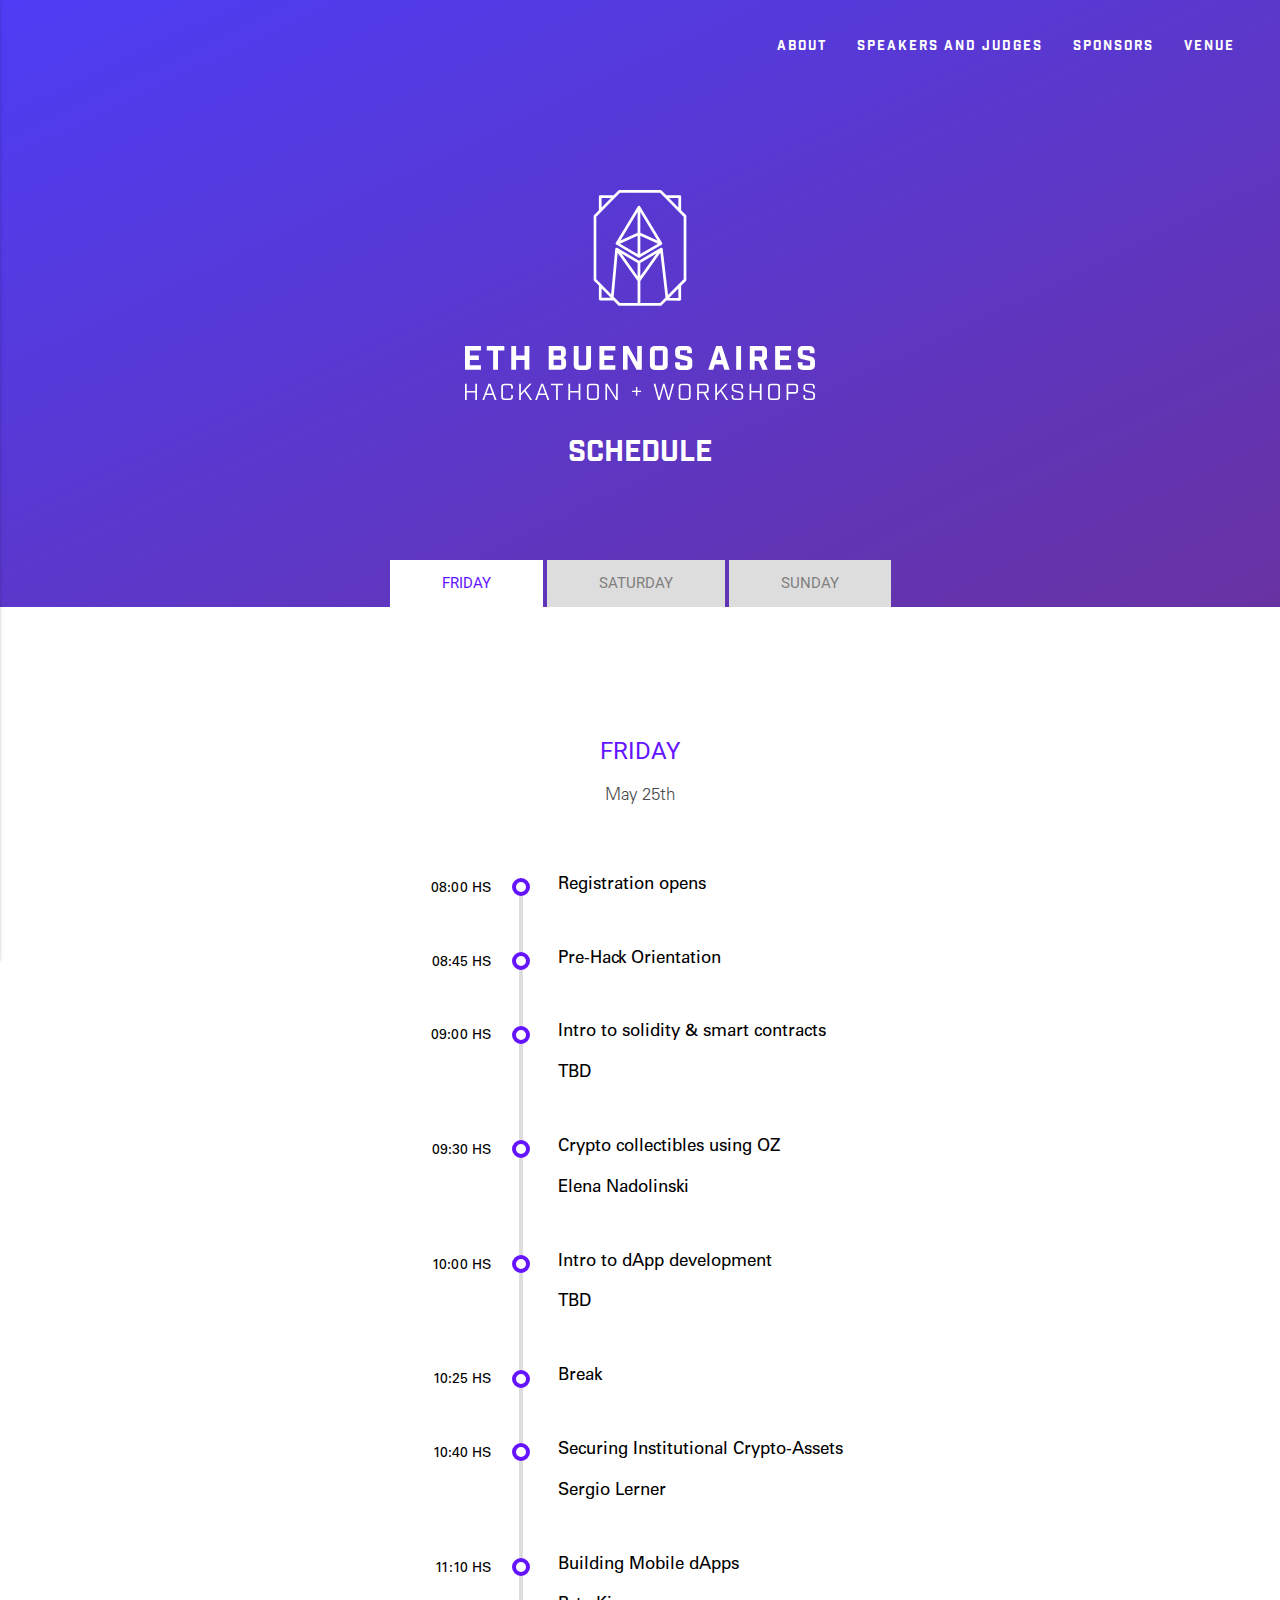
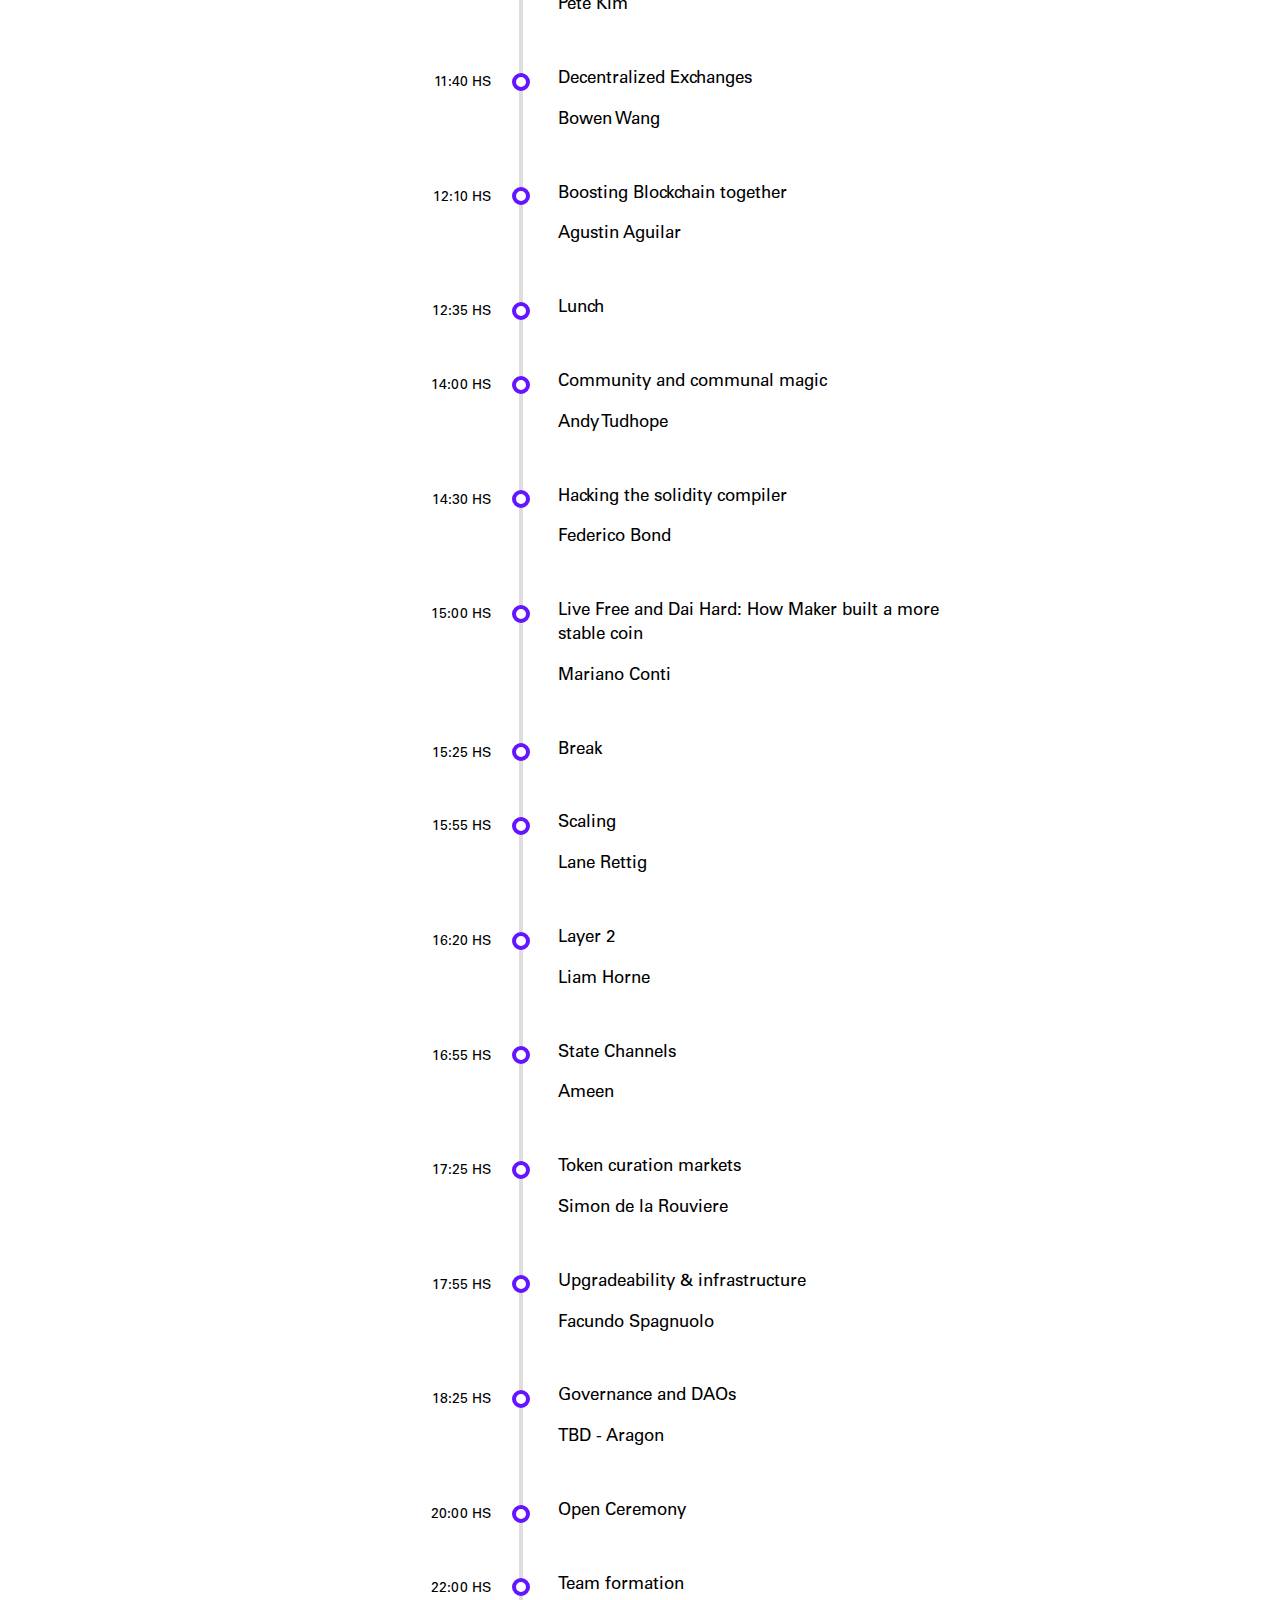
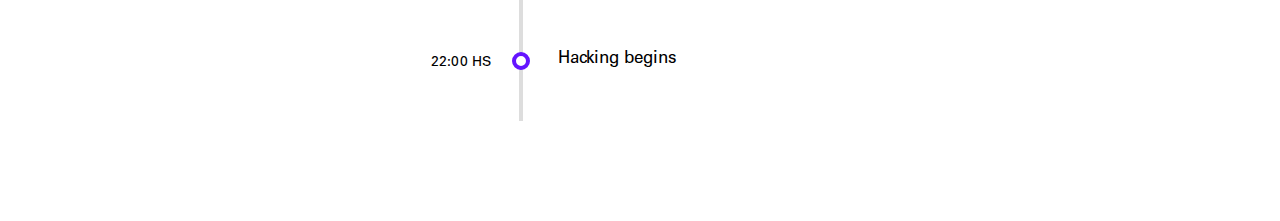
==== schedule/index.html @ 75f66fed "full schedule" ====
<!DOCTYPE html>
<html style="height: 100%;">
  <head>
    <title>ETHBuenosAires</title>

    <meta name="viewport" content="width=device-width, initial-scale=1.0">
    <!-- Twitter card -->
    <meta name="twitter:card" content="summary" />
    <meta name="twitter:site" content="@ethbuenosaires" />
    <meta name="twitter:creator" content="@ethbuenosaires" />
    <meta name="twitter:description" content="ETHBuenosAires is an Ethereum hackathon starting on May 25th, 2018. Part of ethglobal.co, first event of its kind in Latin America." />
    <meta name="twitter:title" content="ETHBuenosAires – May 25-28, 2018" />
    <meta name="twitter:image" content="https://raw.githubusercontent.com/ethbuenosaires/website/master/images/twitter-card-icon.png" />

    <!-- Opengraph card (WhatsApp & others) -->
    <meta property="og:title" content="ETHBuenosAires – May 25-28, 2018" />
    <meta property="og:description" content="ETHBuenosAires is an Ethereum hackathon starting on May 25th, 2018. Part of ethglobal.co, first event of its kind in Latin America." />
    <meta property="og:url" content="https://ethbuenosaires.com/" />
    <meta property="og:site_name" content="ETHBuenosAires" />
    <meta property="og:image" content="https://raw.githubusercontent.com/ethbuenosaires/website/master/images/twitter-card-icon.png" />
    <meta property="og:image:secure_url" content="https://raw.githubusercontent.com/ethbuenosaires/website/master/images/twitter-card-icon.png" />
    <meta property="og:image:width" content="300" />
    <meta property="og:image:height" content="300" />
    
    <meta name="description" content="ETHBuenosAires is an Ethereum hackathon starting on May 25th, 2018. Part of ethglobal.co, first event of its kind in Latin America.">

    <!-- Favicon -->
    <link rel="apple-touch-icon" sizes="180x180" href="images/favicon/apple-touch-icon.png">
    <link rel="icon" type="image/png" sizes="32x32" href="images/favicon/favicon-32x32.png">
    <link rel="icon" type="image/png" sizes="16x16" href="images/favicon/favicon-16x16.png">
    <link rel="manifest" href="images/favicon/site.webmanifest">
    <link rel="mask-icon" href="images/favicon/safari-pinned-tab.svg" color="#5bbad5">
    <link rel="shortcut icon" href="images/favicon/favicon.ico">
    <meta name="msapplication-TileColor" content="#603cba">
    <meta name="msapplication-config" content="images/favicon/browserconfig.xml">
    <meta name="theme-color" content="#ffffff">

    <meta charset="UTF-8"> <!--Encoding -->
    <meta name="viewport" content="width=device-width, initial-scale=1"> <!--Movile first -->
    
    <!-- Global site tag (gtag.js) - Google Analytics -->
    <script async src="https://www.googletagmanager.com/gtag/js?id=UA-116542937-1"></script>
    <script>
      window.dataLayer = window.dataLayer || [];
      function gtag(){dataLayer.push(arguments);}
      gtag('js', new Date());

      gtag('config', 'UA-116542937-1');
    </script>
    
    <script src="../js/jquery.min.js"></script><!--JQuery 1.11.2 local -->
    <script src="//code.jquery.com/jquery-1.11.1.min.js"></script>
    <script type="text/javascript" src="../js/home.js"></script>
    <script type="text/javascript" src="../js/schedule.js"></script>
    <link rel="stylesheet" type="text/css" href="../css/materialize.min.css">
    <script type="text/javascript" src="../js/materialize.min.js"></script>
    <link rel="stylesheet" type="text/css" href="../css/style.css">
    <link rel="stylesheet" type="text/css" href="../css/schedule.css">
    <link rel="stylesheet" type="text/css" href="../css/responsive.css">
    <link rel="stylesheet" type="text/css" href="../css/animate.css">
    <link rel="stylesheet" href="font-awesome/css/font-awesome.min.css">
  </head>
  <body>
    <section id="principal-schedule">
      <nav>
        <div class="nav-wrapper">
          <a href="../#" data-activates="mobile-nav" class="button-collapse"><i class="fa fa-bars" aria-hidden="true"></i></a>
          <ul class="right hide-on-med-and-down">
            <li><a class="menu-text" href="../#about">ABOUT</a></li>
            <li><a class="menu-text" href="../#speakers-and-judges">SPEAKERS AND JUDGES</a></li>
            <li><a class="menu-text" href="../#sponsors">SPONSORS</a></li>
            <li><a class="menu-text" href="../#venue">VENUE</a></li>
            <!-- <li><a class="menu-text" href="../#faq">FAQ</a></li> -->
          </ul>
          <ul class="side-nav" id="mobile-nav">
            <li><a class="sidenav-close close-link" href="../#!">X</a></li>
            <li class="valign-wrapper"><a class="menu-text sidenav-close" href="../#about">ABOUT</a></li>
            <li class="valign-wrapper"><a class="menu-text sidenav-close" href="../#speakers-and-judges">SPEAKERS AND JUDGES</a></li>
            <li class="valign-wrapper"><a class="menu-text sidenav-close" href="../#sponsors">SPONSORS</a></li>
            <li class="valign-wrapper"><a class="menu-text sidenav-close" href="../#venue">VENUE</a></li>
            <!-- <li class="valign-wrapper"><a class="menu-text sidenav-close" href="../#faq">FAQ</a></li> -->
          </ul>
        </div>
      </nav>
      <section>
        <div class="row">
          <div class="col s12 offset-s0 m10 offset-m1 l8 offset-l2">
            <img class="hide-on-small-only logo" src="../images/logo.svg"/>
            <img class="hide-on-med-and-up logo" src="../images/logo-mobile.svg"/>
            <h2>SCHEDULE</h2>
          </div>
          <div class="tab-container">
            <button id="friday-tab" class="active">FRIDAY</button>
            <button id="saturday-tab">SATURDAY</button>
            <button id="sunday-tab">SUNDAY</button>
          </div>
        </div>
      </section>
    </section>
    <section id="timeline-section">
      <div id="friday">
        <div>
          <h1 class="day">FRIDAY</h1>
          <p class="date">May 25th</p>
        </div>
        <div class="timeline">
          <div class="entry">
            <div class="title">
              <h3>08:00 HS</h3>
            </div>
            <div class="body">
              <p>Registration opens</p>
            </div>
          </div>
          <div class="entry">
            <div class="title">
              <h3>08:45 HS</h3>
            </div>
            <div class="body">
              <p>Pre-Hack Orientation</p>
            </div>
          </div>
          <div class="entry">
            <div class="title">
              <h3>09:00 HS</h3>
            </div>
            <div class="body">
              <p>Intro to solidity & smart contracts</p>
              <p class="subtitle">TBD</p>
            </div>
          </div>
          <div class="entry">
            <div class="title">
              <h3>09:30 HS</h3>
            </div>
            <div class="body">
              <p>Crypto collectibles using OZ</p>
              <p class="subtitle">Elena Nadolinski</p>
            </div>
          </div>
          <div class="entry">
            <div class="title">
              <h3>10:00 HS</h3>
            </div>
            <div class="body">
              <p>Intro to dApp development</p>
              <p class="subtitle">TBD</p>
            </div>
          </div>
          <div class="entry">
            <div class="title">
              <h3>10:25 HS</h3>
            </div>
            <div class="body">
              <p>Break</p>
            </div>
          </div>
          <div class="entry">
            <div class="title">
              <h3>10:40 HS</h3>
            </div>
            <div class="body">
              <p>Securing Institutional Crypto-Assets</p>
              <p class="subtitle">Sergio Lerner</p>
            </div>
          </div>
          <div class="entry">
            <div class="title">
              <h3>11:10 HS</h3>
            </div>
            <div class="body">
              <p>Building Mobile dApps</p>
              <p class="subtitle">Pete Kim</p>
            </div>
          </div>
          <div class="entry">
            <div class="title">
              <h3>11:40 HS</h3>
            </div>
            <div class="body">
              <p>Decentralized Exchanges</p>
              <p class="subtitle">Bowen Wang</p>
            </div>
          </div>
          <div class="entry">
            <div class="title">
              <h3>12:10 HS</h3>
            </div>
            <div class="body">
              <p>Boosting Blockchain together</p>
              <p class="subtitle">Agustin Aguilar</p>
            </div>
          </div>
          <div class="entry">
            <div class="title">
              <h3>12:35 HS</h3>
            </div>
            <div class="body">
              <p>Lunch</p>
            </div>
          </div>
          <div class="entry">
            <div class="title">
              <h3>14:00 HS</h3>
            </div>
            <div class="body">
              <p>Community and communal magic</p>
              <p class="subtitle">Andy Tudhope</p>
            </div>
          </div>
          <div class="entry">
            <div class="title">
              <h3>14:30 HS</h3>
            </div>
            <div class="body">
              <p>Hacking the solidity compiler</p>
              <p class="subtitle">Federico Bond</p>
            </div>
          </div>
          <div class="entry">
            <div class="title">
              <h3>15:00 HS</h3>
            </div>
            <div class="body">
              <p>Live Free and Dai Hard: How Maker built a more stable coin</p>
              <p class="subtitle">Mariano Conti</p>
            </div>
          </div>
          <div class="entry">
            <div class="title">
              <h3>15:25 HS</h3>
            </div>
            <div class="body">
              <p>Break</p>
            </div>
          </div>
          <div class="entry">
            <div class="title">
              <h3>15:55 HS</h3>
            </div>
            <div class="body">
              <p>Scaling</p>
              <p class="subtitle">Lane Rettig</p>
            </div>
          </div>
          <div class="entry">
            <div class="title">
              <h3>16:20 HS</h3>
            </div>
            <div class="body">
              <p>Layer 2</p>
              <p class="subtitle">Liam Horne</p>
            </div>
          </div>
          <div class="entry">
            <div class="title">
              <h3>16:55 HS</h3>
            </div>
            <div class="body">
              <p>State Channels</p>
              <p class="subtitle">Ameen</p>
            </div>
          </div>
          <div class="entry">
            <div class="title">
              <h3>17:25 HS</h3>
            </div>
            <div class="body">
              <p>Token curation markets</p>
              <p class="subtitle">Simon de la Rouviere</p>
            </div>
          </div>
          <div class="entry">
            <div class="title">
              <h3>17:55 HS</h3>
            </div>
            <div class="body">
              <p>Upgradeability & infrastructure</p>
              <p class="subtitle">Facundo Spagnuolo</p>
            </div>
          </div>
          <div class="entry">
            <div class="title">
              <h3>18:25 HS</h3>
            </div>
            <div class="body">
              <p>Governance and DAOs</p>
              <p class="subtitle">TBD - Aragon</p>
            </div>
          </div>
          <div class="entry">
            <div class="title">
              <h3>20:00 HS</h3>
            </div>
            <div class="body">
              <p>Open Ceremony</p>
            </div>
          </div>
          <div class="entry">
            <div class="title">
              <h3>22:00 HS</h3>
            </div>
            <div class="body">
              <p>Team formation</p>
            </div>
          </div>
          <div class="entry">
            <div class="title">
              <h3>22:00 HS</h3>
            </div>
            <div class="body">
              <p>Hacking begins</p>
            </div>
          </div>
        </div>
      </div>
      <div class="hidden" id="saturday">
        <div>
          <h1 class="day">SATURDAY</h1>
          <p class="date">May 26th</p>
        </div>
        <div class="timeline">
          <div class="entry">
            <div class="title">
              <h3>11:00 HS</h3>
            </div>
            <div class="body">
              <p>Panel: Token design & distribution</p>
              <p class="subtitle">Wendy Xia Schadeck</p>
            </div>
          </div>
          <div class="entry">
            <div class="title">
              <h3>12:00 HS</h3>
            </div>
            <div class="body">
              <p>Lunch</p>
            </div>
          </div>
          <div class="entry">
            <div class="title">
              <h3>13:30 HS</h3>
            </div>
            <div class="body">
              <p>Panel</p>
            </div>
          </div>
        </div>
      </div>
      <div class="hidden" id="sunday">
        <div>
          <h1 class="day">SUNDAY</h1>
          <p class="date">May 27th</p>
        </div>
        <div class="timeline">
          <div class="entry">
            <div class="title">
              <h3>10:00 HS</h3>
            </div>
            <div class="body">
              <p>Judging time</p>
            </div>
          </div>
          <div class="entry">
            <div class="title">
              <h3>12:00 HS</h3>
            </div>
            <div class="body">
              <p>Lunch</p>
            </div>
          </div>
          <div class="entry">
            <div class="title">
              <h3>13:30 HS</h3>
            </div>
            <div class="body">
              <p>Winners announcement</p>
            </div>
          </div>
          <div class="entry">
            <div class="title">
              <h3>19:00 HS</h3>
            </div>
            <div class="body">
              <p>Placeholder x ETHBuenosAires After Party</p>
            </div>
          </div>
        </div>
      </div>
    </section>
  </body>
</html>
---- css/style.css ----
@font-face {
 font-family: 'Univers-Bold';
 src: url('../fonts/Univers-Bold.otf') format('opentype');
}
@font-face {
 font-family: 'Univers-Roman';
 src: url('../fonts/Univers-Roman.otf') format('opentype');
}
@font-face {
 font-family: 'Univers-Light';
 src: url('../fonts/Univers-Light.otf') format('opentype');
}
@font-face {
 font-family: 'Industry-Regular';
 src: url('../fonts/Industry-Regular.otf') format('opentype');
}
@font-face {
 font-family: 'Industry-Black';
 src: url('../fonts/Industry-Black.otf') format('opentype');
}


/*GENERAL*/

html, body, section {
  min-height: 100%;
  width: 100%;
  margin: 0;
  padding: 0;
  color: black;
}
section{
  position: relative;
  min-height: 300px;
  padding: 100px;
  overflow: hidden;
  text-align: center;
}
section#home {
    padding: 50px;
}
button {
  outline: none;
}
.container {
  width: 100%;
}
.hidden {
  display: none!important;
}
.centered {
  text-align: center;
}
.valign-wrapper {
  display: -webkit-flex;
  display: -ms-flexbox;
  display: flex;
  -webkit-align-items: center;
  -ms-flex-align: center;
  align-items: center;
  text-align: center;
  justify-content: center;
  height: 100%!important;
}
.valign-wrapper .valign {
  display: block;
  text-align: center;
}
.row {
  width: 100%;
}

/*TEXT*/
h2 {
  font-size: 29px;
  color: black;
  font-family: 'Industry-Black';
}
h3 {
  margin-top: 75px;
  font-size: 17px;
  line-height: 30px;
  font-family: 'Univers-Bold';
}
p {
  font-size: 17px;
  line-height: 30px;
  font-family: 'Univers-Roman';
}
h4, .details {
  font-size: 14px;
  font-family: 'Industry-Regular';
  letter-spacing: 1px;
}
h5 {
  font-size: 16px;
  font-family: 'Univers-Roman';
}
.menu-text {
  font-size: 18px;
  font-family: 'Industry-Black';
}

/*NAVBAR*/
nav {
  height: 90px;
  background: transparent;
  color: white;
  font-family: 'SansLight';
  font-size: 16px;
  text-transform: uppercase;
  letter-spacing: 2px;
  border: 0px transparent;
  -webkit-box-shadow: 0 0 0 0 rgba(255,255,255,1);
  -moz-box-shadow: 0 0 0 0 rgba(255,255,255,1);
  box-shadow: 0 0 0 0 rgba(255,255,255,1);
}
nav a {
  color: white;
  height: 100%;
  line-height: 90px;
  padding-right: 30px;
  padding-left: 30px;
  font-size: 13px !important;
}
.nav-wrapper {
  padding-left: 30px;
  padding-right: 30px;
}
.fa-bars {
  font-size: 26px !important;
}
#mobile-nav {
  background: black;
}
#mobile-nav a {
  color: white;
}
#mobile-nav li {
  height: 70px !important;
}
.side-nav {
  width: 100%;
}
.close-link {
  float: right;
  padding: 0 10px;
  font-family: 'Industry-Black';
  color: #f6f6f6;
}

/*HOME*/
#principal {
  background: linear-gradient(to bottom right, #4E3DF5 , #6832A2);
  height: 80vh;
  color: white;
  padding: 0;
  margin: 0;
}
#home {
  height: calc(100% - 90px) !important;
  color: white;
}
#home img {
  width: 350px;
  max-width: 90%;
  height: auto;
}
#home button {
  color: white;
  border: solid 2px white;
  background: transparent;
  padding: 10px 50px;
  border-radius: 50px;
  margin-top: 50px;
}
#home button:hover {
  color: #603bc1;
  background: white;
}
#home h5 {
  margin-top: 50px;
}

/*ABOUT*/
#about {
  background-color: white;
  height: auto;
}

#about .col.m8 {
  margin: auto;
}

/*SPEAKERS*/
#speakers-and-judges {
  background-color: #f6f6f6;
  padding-top: 40px;
  padding-bottom: 10px;
}
.speakers-title {
  padding-bottom: 40px;
}
.speakers-box {
  height: 200px;
  width: 242px;
  display: inline-block;
  vertical-align: middle;
}
.speakers-text {
  margin-top: 5px;
  margin-bottom: 0;
  line-height: 20px;
}

.speakers-subtitle {
  margin-top: 5px;
  font-family: 'Univers-Light';
  color: #484848;
  line-height: 20px;
  font-size: 15px
}
.speakers-img {
  height: 85px !important;
  width: 85px !important;
}

/*SPONSORS*/
#sponsors {
  height: auto;
}
#sponsors h3, #venue h5 {
  color: #6414FF;
}
#sponsors button, .modal button {
  color: white;
  border: solid 0;
  background: linear-gradient(to bottom right, #4E3DF5 , #6832A2);
  padding: 10px 50px;
  border-radius: 50px;
  margin-top: 50px;
  text-transform: uppercase;
}
#sponsors button:hover, .modal button:hover,
#sponsors button:focus, .modal button:focus,
#sponsors button:active, .modal button:active {
  background: linear-gradient(to bottom right, #3227a2 , #221035);
}
#sponsors a {
  height: 100px;
  width: 260px;
  display: inline-block;
  vertical-align: middle;
}
#sponsors img {
  max-width: 230px;
  width: 60%;
  margin: 20px auto;
  display: block;
  text-align: center;
}
#sponsor-decentraland img {
  width: 72%;
  margin-top: 23px;
}
#sponsor-golem img {
  width: 46%;
}
#sponsor-aragon img {
  margin-top: 13px;
}
#sponsor-gnosis img {
  width: 44%;
  margin-top: 4px;
}
#sponsor-status img {
  width: 51%;
}
#sponsor-lendroid img {
  width: 48%;
  margin-top: 35px;
}
#sponsor-windingtree img {
  margin-top: 21px;
  width: 55%;
}
#sponsor-toshi img {
  width: 51%;
  margin-top: 18px;
}
#sponsor-blockgeeks img {
  width: 67%;
  margin-top: 24px;
}
#sponsor-ethcommons img {
  width: 73%;
}
#sponsor-criptonoticias img {
  width: 51%;
}
#sponsor-ripio img {
  width: 41%;
  margin-top: 29px;
}
#sponsor-maecenas img {
  width: 49%;
  margin-top: 29px;
}
#sponsor-hydro img {
  width: 28%;
  margin-top: 26px;
}
#sponsor-acamica img {
  width: 50%;
  margin-top: 30px; 
}
#sponsor-livepeer img {
  width: 47%;
  margin-top: 28px;
}
#sponsor-district0x img {
  width: 65%;
  margin-top: 9px;
}
#sponsor-zk img {
  width: 24%;
  margin-top: 10px;
}
#sponsor-ledger img {
  width: 47%;
  margin-top: 33px;
}
#sponsor-maker img {
  width: 37%;
  margin-top: 0px;
}
#sponsor-1kx img {
  width: 26%;
  margin-top: 28px;
}
#sponsor-quiknode img {
  width: 20%;
  margin-top: 20px;
}
#sponsor-poex img {
  width: 24%;
  margin-top: 6px;
}

/*PARTNERS*/
.partners-title {
  margin-top: 130px;
}

/*CONTACT*/
#contact {
  background-color: black;
  height: auto;
  color: white;
}
#contact a {
  color: white;
  cursor: pointer;
}
.contact-link {
  font-size: 27px;
  color: black;
  font-family: 'Industry-Black';
}

.social-media {
  padding: 0 20px;
  height: 40px;
  width: 40px;
}

.social-media img {
  width: 40px;
}

/*VENUE*/
#venue {
  background-color: white;
  height: auto;
  padding: 0;
  margin: 0;
}
.venue-box {
  min-height: 500px!important;
  background-color: #f6f6f6;
  height: auto;
  text-align: left;
  display: flex;
  align-items: center;
  justify-content: space-evenly;
  flex-wrap: wrap;
}
.google-map, #map {
  height: 500px;
}

#venue img {
  height: 160px;
}
#venue .box1 {
  width: 265px;
}
#venue .box2 {
  width: 288px;
}
/*MODALS*/
.modal h2 {
  font-size: 18px !important;
  margin-bottom: 20px;
}
.modal p {
  font-size: 15px !important;
  line-height: 25px;
}
.modal-title {
  background: #eae5e5;
  padding-top: 20px !important;
  padding-bottom: 20px !important;
  position: relative;
}
.modal-title:after {
  content: '';
  position: absolute;
  bottom: 0;
  left: 50%;
  width: 0;
  height: 0;
  border: 20px solid transparent;
  border-top-color: #eae5e5;
  border-bottom: 0;
  margin-left: -20px;
  margin-bottom: -20px;
}

#coc-modal {
  max-height: 90%;
  top: 5% !important;
}
.btn-floating {
  box-shadow: none;
  font-size: 12px;
  font-family: 'Industry-Regular';
  letter-spacing: 1px;
  height: 90px !important;
  width: 90px !important;
  line-height: 90px;
  margin: 0 15px;
}
.btn-floating-active {
  background: linear-gradient(to bottom right, #4E3DF5 , #6832A2)!important;
  color: white!important;
}
.btn-floating-no-active {
  display: inline-block;
  border: none;
  position: relative;
  z-index: 3;
  background: linear-gradient(to bottom right, #4E3DF5 , #6832A2);
}
.btn-floating-no-active:before {
  content: attr(data-text);
  min-width: 144px;
  z-index: -1;
  border-radius: 27px;
  color: white;
  background: linear-gradient(to bottom right, #4E3DF5 , #6832A2);
  -webkit-background-clip: text;
  -webkit-text-fill-color: transparent;
}
.btn-floating-no-active:after {
  content: '';
  position: absolute;
  left: 1px;
  right: 1px;
  top: 1px;
  bottom: 1px;
  z-index: -2;
  border-radius: 50px;
  background: #f6f6f6;
}
.text-link {
  color: inherit;
  text-decoration: underline;
}
---- css/schedule.css ----
@charset "UTF-8";
.logo {
  width: 350px;
  max-width: 90%;
}
h1.day {
  color: #6414FF;
  font-size: 24px;
  margin-bottom: 15px;
}
p.date {
  font-family: 'Univers-Light';
  color: #484848;
  margin-bottom: 62px;
}
#principal-schedule {
  background: linear-gradient(to bottom right, #4E3DF5 , #6832A2);
  height: auto;
  color: white;
  padding: 0;
  margin: 0;
}
#principal-schedule h2{
  color: white !important;
}
.timeline-section {
  display: flex;
  align-items: center;
  justify-content: center;
  min-height: 100vh;
  width: 100vw;
  margin: 0;
  padding: 12vh 100px;
  font-family: 'Source Sans Pro', arial, sans-serif;
  font-weight: 300;
  color: #333;
  box-sizing: border-box;
}
.timeline-section * {
  box-sizing: border-box;
}

.timeline {
  width: 100%;
  max-width: 800px;
  background: #fff;
  padding: 0 50px;
  position: relative;
  margin: auto;
}
.timeline:before {
  content: '';
  position: absolute;
  top: 6px;
  left: calc(33% + 15px);
  bottom: 0px;
  width: 4px;
  background: #ddd;
}
.timeline:after {
  content: "";
  display: table;
  clear: both;
}

.entry {
  clear: both;
  text-align: left;
  position: relative;
}
.entry .title {
  margin-bottom: .5em;
  float: left;
  width: 33%;
  padding-right: 30px;
  text-align: right;
  position: relative;
}
.entry .title:before {
  content: '';
  position: absolute;
  width: 18px;
  height: 18px;
  border: 4px solid #6414FF;
  background-color: #fff;
  border-radius: 100%;
  top: 15%;
  right: -9px;
  z-index: 99;
}
.entry .title h3 {
  margin: 0;
  font-family: 'Univers-Roman';
  font-size: 14px;
}
.entry .title p {
  margin: 0;
  font-size: 100%;
}
.entry .body {
  margin: 0 0 3em;
  float: right;
  width: 66%;
  padding-left: 30px;
}
.entry .body p {
  line-height: 1.4em;
  margin-bottom: 5px;
}
.entry .body p:first-child {
  margin-top: 0;
  font-weight: 400;
}
.entry .body ul {
  color: #aaa;
  padding-left: 0;
  list-style-type: none;
}
.entry .body ul li:before {
  content: "–";
  margin-right: .5em;
}
.tab-container {
  position: absolute;
  bottom: 0;
  width: calc(100% - 200px);
}
.tab-container button.active {
  background: white;
  border: solid 2px white;
  padding: 10px 50px;
  margin: 0;
  color: #6414FF;
}
.tab-container button {
  background: #dedddd;
  border: solid 2px #dedddd;
  padding: 10px 50px;
  margin: 0;
  color: grey;
}

.tab-container button:hover {
  background: #bdbaba;
  border: solid 2px #bdbaba;
  color: white;
}
.tab-container button.active:hover {
  background: white;
  border: solid 2px white;
  color: #6414FF;
}
---- css/responsive.css ----
/*MEDIA SIZE*/

@media (max-width: 600px) { /*Para monitores small*/
	.valign-wrapper {height: auto!important;}
	section { padding: 30px 15px; }
	#principal {height: auto;}
	#home button { margin-top: 15px; }
	#home img { width: 105px; }
	h2 { font-size: 25px; }
	h3 { font-size: 16px; }
	h5 { line-height: 27px; }
	p { font-size: 16px; }
	.contact-link { font-size: 14px; font-family: 'Industry-Black'; letter-spacing: 1px; }
	.social-media-link img { width: 30px; }
	.details { font-size: 13px; }
	#map { height: 50vh; }
	.venue-box { text-align: center; padding: 30px 15px !important; }
  nav a { padding-right: 0px; padding-left: 0px; margin: 0; }
	.button-collapse {margin: 2px 0!important;}
	nav ul a { color: white; }
  nav ul { background-color: black; }
	nav ul a:hover {line-height: 48px!important;}
	nav {height: 69px;}
	nav .button-collapse {margin: -6px!important;}
}
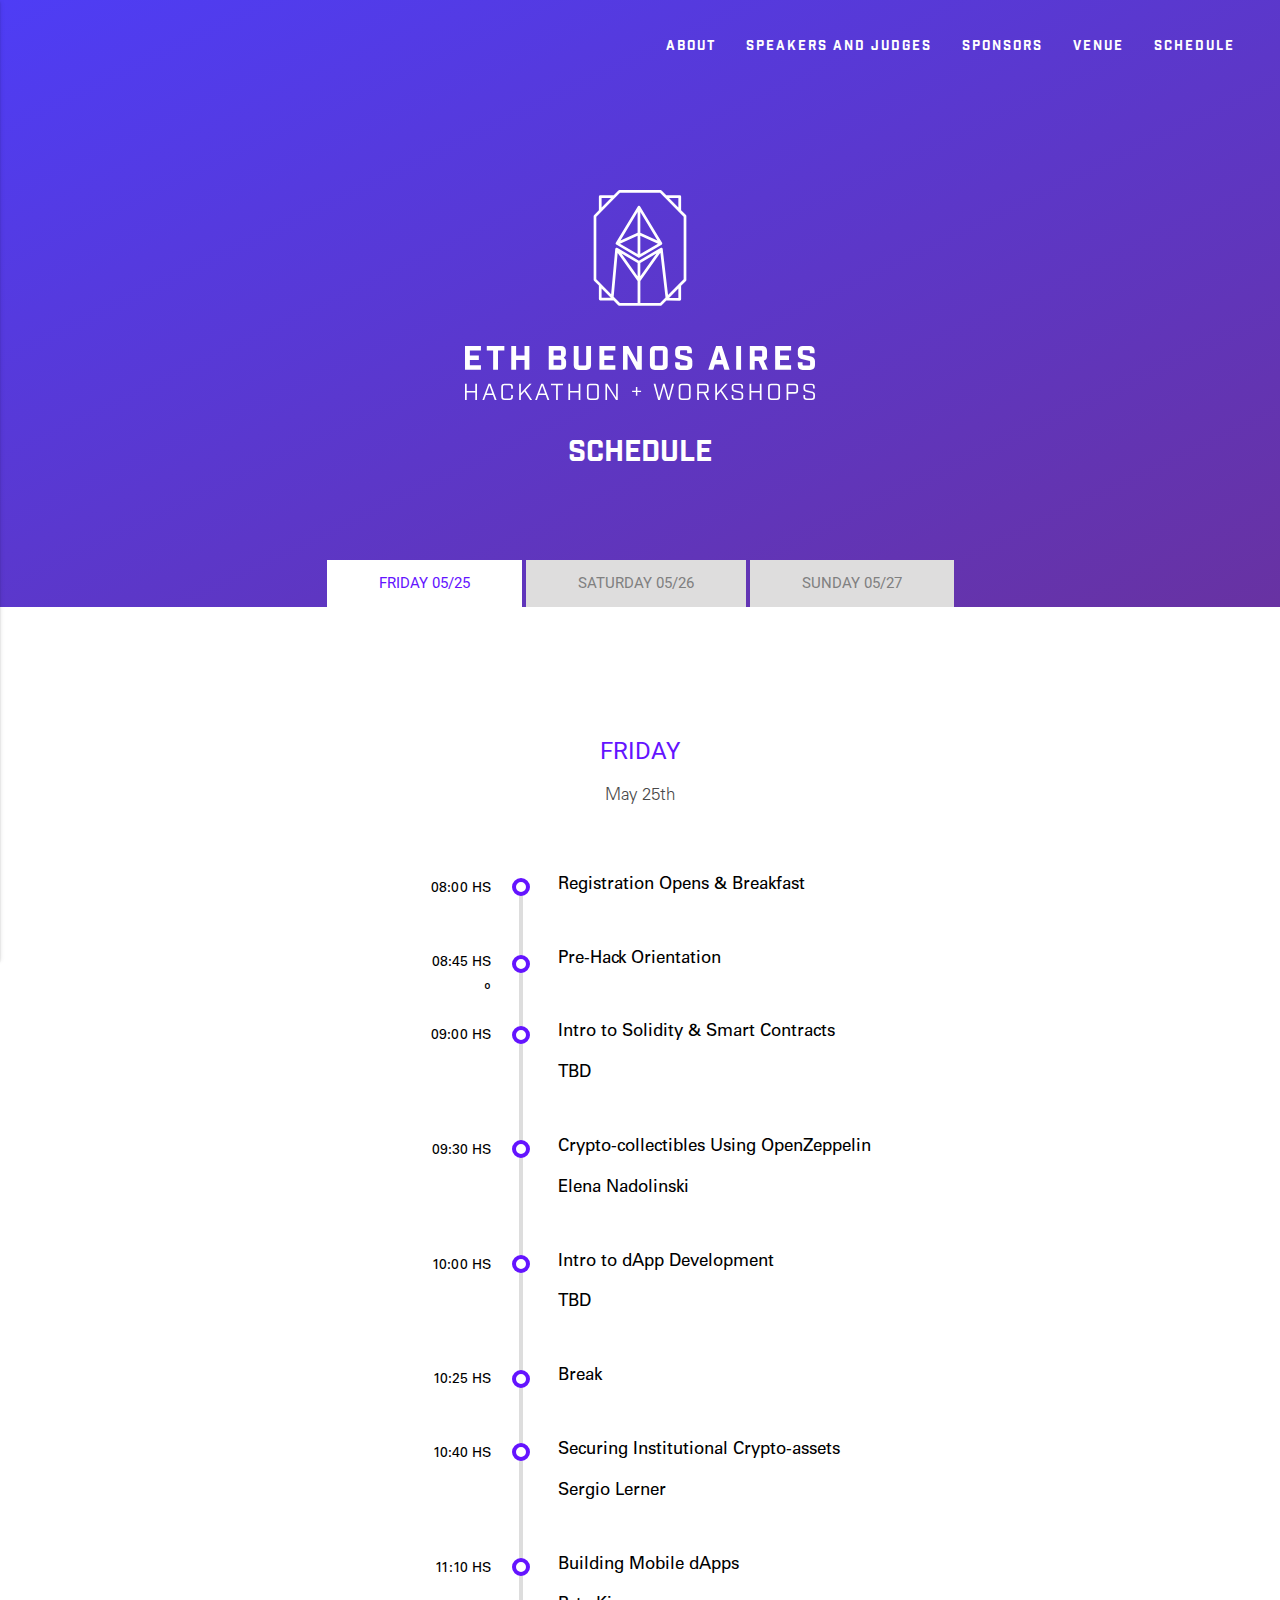
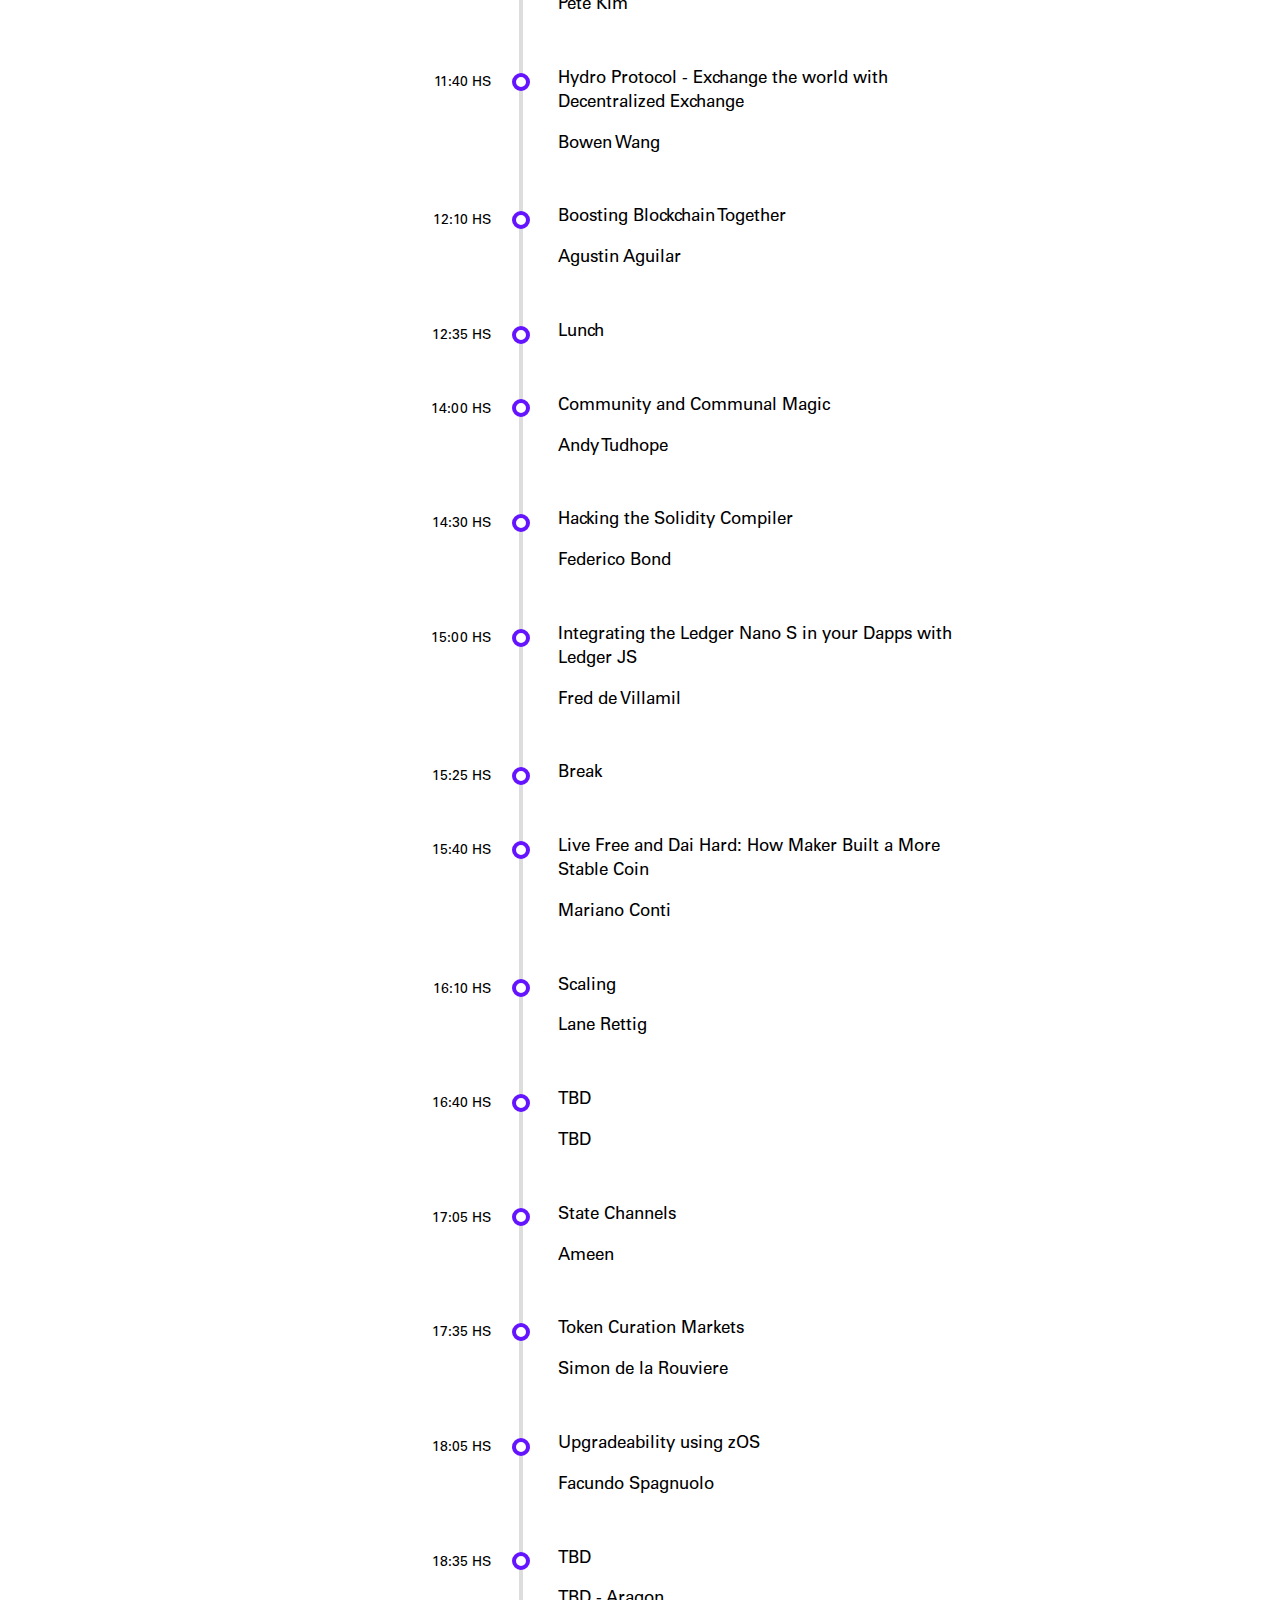
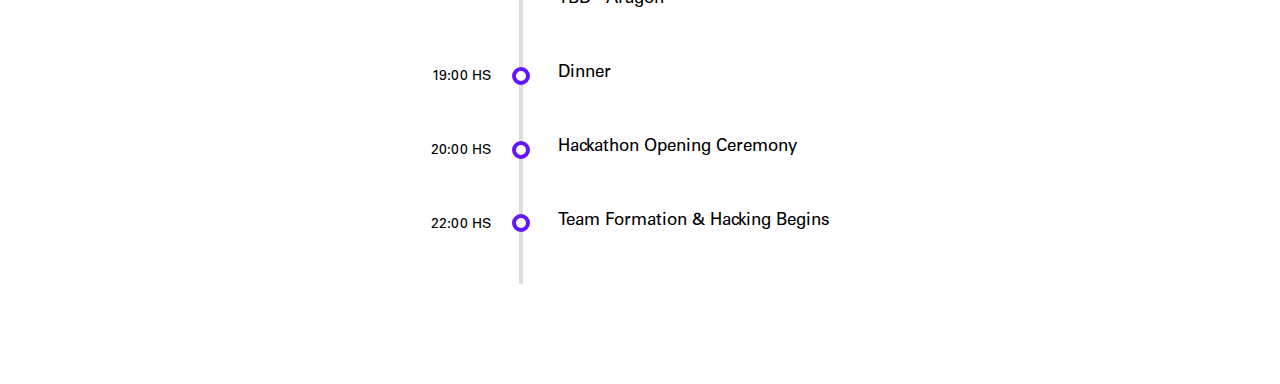
==== commit ea8fafb8: "Update index.html" ====
--- a/schedule/index.html
+++ b/schedule/index.html
@@ -70,6 +70,7 @@
             <li><a class="menu-text" href="../#speakers-and-judges">SPEAKERS AND JUDGES</a></li>
             <li><a class="menu-text" href="../#sponsors">SPONSORS</a></li>
             <li><a class="menu-text" href="../#venue">VENUE</a></li>
+            <li><a class="menu-text" href="../schedule">SCHEDULE</a></li>
             <!-- <li><a class="menu-text" href="../#faq">FAQ</a></li> -->
           </ul>
           <ul class="side-nav" id="mobile-nav">
@@ -78,6 +79,7 @@
             <li class="valign-wrapper"><a class="menu-text sidenav-close" href="../#speakers-and-judges">SPEAKERS AND JUDGES</a></li>
             <li class="valign-wrapper"><a class="menu-text sidenav-close" href="../#sponsors">SPONSORS</a></li>
             <li class="valign-wrapper"><a class="menu-text sidenav-close" href="../#venue">VENUE</a></li>
+            <li class="valign-wrapper"><a class="menu-text sidenav-close" href="../schedule">SCHEDULE</a></li>
             <!-- <li class="valign-wrapper"><a class="menu-text sidenav-close" href="../#faq">FAQ</a></li> -->
           </ul>
         </div>
@@ -90,9 +92,9 @@
             <h2>SCHEDULE</h2>
           </div>
           <div class="tab-container">
-            <button id="friday-tab" class="active">FRIDAY</button>
-            <button id="saturday-tab">SATURDAY</button>
-            <button id="sunday-tab">SUNDAY</button>
+            <button id="friday-tab" class="active">FRIDAY 05/25</button>
+            <button id="saturday-tab">SATURDAY 05/26</button>
+            <button id="sunday-tab">SUNDAY 05/27</button>
           </div>
         </div>
       </section>
@@ -109,12 +111,12 @@
               <h3>08:00 HS</h3>
             </div>
             <div class="body">
-              <p>Registration opens</p>
-            </div>
-          </div>
-          <div class="entry">
-            <div class="title">
-              <h3>08:45 HS</h3>
+              <p>Registration Opens & Breakfast</p>
+            </div>
+          </div>
+          <div class="entry">
+            <div class="title">
+              <h3>08:45 HS</h3>º
             </div>
             <div class="body">
               <p>Pre-Hack Orientation</p>
@@ -125,7 +127,7 @@
               <h3>09:00 HS</h3>
             </div>
             <div class="body">
-              <p>Intro to solidity & smart contracts</p>
+              <p>Intro to Solidity & Smart Contracts</p>
               <p class="subtitle">TBD</p>
             </div>
           </div>
@@ -134,7 +136,7 @@
               <h3>09:30 HS</h3>
             </div>
             <div class="body">
-              <p>Crypto collectibles using OZ</p>
+              <p>Crypto-collectibles Using OpenZeppelin</p>
               <p class="subtitle">Elena Nadolinski</p>
             </div>
           </div>
@@ -143,7 +145,7 @@
               <h3>10:00 HS</h3>
             </div>
             <div class="body">
-              <p>Intro to dApp development</p>
+              <p>Intro to dApp Development</p>
               <p class="subtitle">TBD</p>
             </div>
           </div>
@@ -160,7 +162,7 @@
               <h3>10:40 HS</h3>
             </div>
             <div class="body">
-              <p>Securing Institutional Crypto-Assets</p>
+              <p>Securing Institutional Crypto-assets</p>
               <p class="subtitle">Sergio Lerner</p>
             </div>
           </div>
@@ -178,7 +180,7 @@
               <h3>11:40 HS</h3>
             </div>
             <div class="body">
-              <p>Decentralized Exchanges</p>
+              <p>Hydro Protocol - Exchange the world with Decentralized Exchange </p>
               <p class="subtitle">Bowen Wang</p>
             </div>
           </div>
@@ -187,7 +189,7 @@
               <h3>12:10 HS</h3>
             </div>
             <div class="body">
-              <p>Boosting Blockchain together</p>
+              <p>Boosting Blockchain Together</p>
               <p class="subtitle">Agustin Aguilar</p>
             </div>
           </div>
@@ -204,7 +206,7 @@
               <h3>14:00 HS</h3>
             </div>
             <div class="body">
-              <p>Community and communal magic</p>
+              <p>Community and Communal Magic</p>
               <p class="subtitle">Andy Tudhope</p>
             </div>
           </div>
@@ -213,7 +215,7 @@
               <h3>14:30 HS</h3>
             </div>
             <div class="body">
-              <p>Hacking the solidity compiler</p>
+              <p>Hacking the Solidity Compiler</p>
               <p class="subtitle">Federico Bond</p>
             </div>
           </div>
@@ -222,21 +224,30 @@
               <h3>15:00 HS</h3>
             </div>
             <div class="body">
-              <p>Live Free and Dai Hard: How Maker built a more stable coin</p>
+              <p>Integrating the Ledger Nano S in your Dapps with Ledger JS</p>
+              <p class="subtitle">Fred de Villamil</p>
+            </div>
+          </div>
+          <div class="entry">
+            <div class="title">
+              <h3>15:25 HS</h3>
+            </div>
+            <div class="body">
+              <p>Break</p>
+            </div>
+          </div>
+          <div class="entry">
+            <div class="title">
+              <h3>15:40 HS</h3>
+            </div>
+            <div class="body">
+              <p>Live Free and Dai Hard: How Maker Built a More Stable Coin</p>
               <p class="subtitle">Mariano Conti</p>
             </div>
           </div>
           <div class="entry">
             <div class="title">
-              <h3>15:25 HS</h3>
-            </div>
-            <div class="body">
-              <p>Break</p>
-            </div>
-          </div>
-          <div class="entry">
-            <div class="title">
-              <h3>15:55 HS</h3>
+              <h3>16:10 HS</h3>
             </div>
             <div class="body">
               <p>Scaling</p>
@@ -245,16 +256,16 @@
           </div>
           <div class="entry">
             <div class="title">
-              <h3>16:20 HS</h3>
-            </div>
-            <div class="body">
-              <p>Layer 2</p>
-              <p class="subtitle">Liam Horne</p>
-            </div>
-          </div>
-          <div class="entry">
-            <div class="title">
-              <h3>16:55 HS</h3>
+              <h3>16:40 HS</h3>
+            </div>
+            <div class="body">
+              <p>TBD</p>
+              <p class="subtitle">TBD</p>
+            </div>
+          </div>
+          <div class="entry">
+            <div class="title">
+              <h3>17:05 HS</h3>
             </div>
             <div class="body">
               <p>State Channels</p>
@@ -263,37 +274,45 @@
           </div>
           <div class="entry">
             <div class="title">
-              <h3>17:25 HS</h3>
-            </div>
-            <div class="body">
-              <p>Token curation markets</p>
+              <h3>17:35 HS</h3>
+            </div>
+            <div class="body">
+              <p>Token Curation Markets</p>
               <p class="subtitle">Simon de la Rouviere</p>
             </div>
           </div>
           <div class="entry">
             <div class="title">
-              <h3>17:55 HS</h3>
-            </div>
-            <div class="body">
-              <p>Upgradeability & infrastructure</p>
+              <h3>18:05 HS</h3>
+            </div>
+            <div class="body">
+              <p>Upgradeability using zOS</p>
               <p class="subtitle">Facundo Spagnuolo</p>
             </div>
           </div>
           <div class="entry">
             <div class="title">
-              <h3>18:25 HS</h3>
-            </div>
-            <div class="body">
-              <p>Governance and DAOs</p>
+              <h3>18:35 HS</h3>
+            </div>
+            <div class="body">
+              <p>TBD</p>
               <p class="subtitle">TBD - Aragon</p>
             </div>
           </div>
           <div class="entry">
             <div class="title">
+              <h3>19:00 HS</h3>
+            </div>
+            <div class="body">
+              <p>Dinner</p>
+            </div>
+          </div>          
+          <div class="entry">
+            <div class="title">
               <h3>20:00 HS</h3>
             </div>
             <div class="body">
-              <p>Open Ceremony</p>
+              <p>Hackathon Opening Ceremony</p>
             </div>
           </div>
           <div class="entry">
@@ -301,15 +320,7 @@
               <h3>22:00 HS</h3>
             </div>
             <div class="body">
-              <p>Team formation</p>
-            </div>
-          </div>
-          <div class="entry">
-            <div class="title">
-              <h3>22:00 HS</h3>
-            </div>
-            <div class="body">
-              <p>Hacking begins</p>
+              <p>Team Formation & Hacking Begins</p>
             </div>
           </div>
         </div>
@@ -320,13 +331,21 @@
           <p class="date">May 26th</p>
         </div>
         <div class="timeline">
+        <div class="entry">
+          <div class="title">
+            <h3>7:00 HS</h3>
+          </div>
+          <div class="body">
+            <p>Breakfast</p>
+          </div>
+        </div>
           <div class="entry">
             <div class="title">
               <h3>11:00 HS</h3>
             </div>
             <div class="body">
-              <p>Panel: Token design & distribution</p>
-              <p class="subtitle">Wendy Xia Schadeck</p>
+              <p>Panel: Token Design & Distribution</p>
+              <p class="subtitle">TBD</p>
             </div>
           </div>
           <div class="entry">
@@ -339,10 +358,11 @@
           </div>
           <div class="entry">
             <div class="title">
-              <h3>13:30 HS</h3>
-            </div>
-            <div class="body">
-              <p>Panel</p>
+              <h3>14:00 HS</h3>
+            </div>
+            <div class="body">
+              <p>Panel: Self regulation</p>
+              <p class="subtitle">TBD</p>
             </div>
           </div>
         </div>
@@ -353,12 +373,20 @@
           <p class="date">May 27th</p>
         </div>
         <div class="timeline">
+        <div class="entry">
+          <div class="title">
+            <h3>7:00 HS</h3>
+          </div>
+          <div class="body">
+            <p>Breakfast</p>
+          </div>
+        </div>
           <div class="entry">
             <div class="title">
               <h3>10:00 HS</h3>
             </div>
             <div class="body">
-              <p>Judging time</p>
+              <p>Judging Time</p>
             </div>
           </div>
           <div class="entry">
@@ -374,7 +402,7 @@
               <h3>13:30 HS</h3>
             </div>
             <div class="body">
-              <p>Winners announcement</p>
+              <p>Winners Announcement</p>
             </div>
           </div>
           <div class="entry">
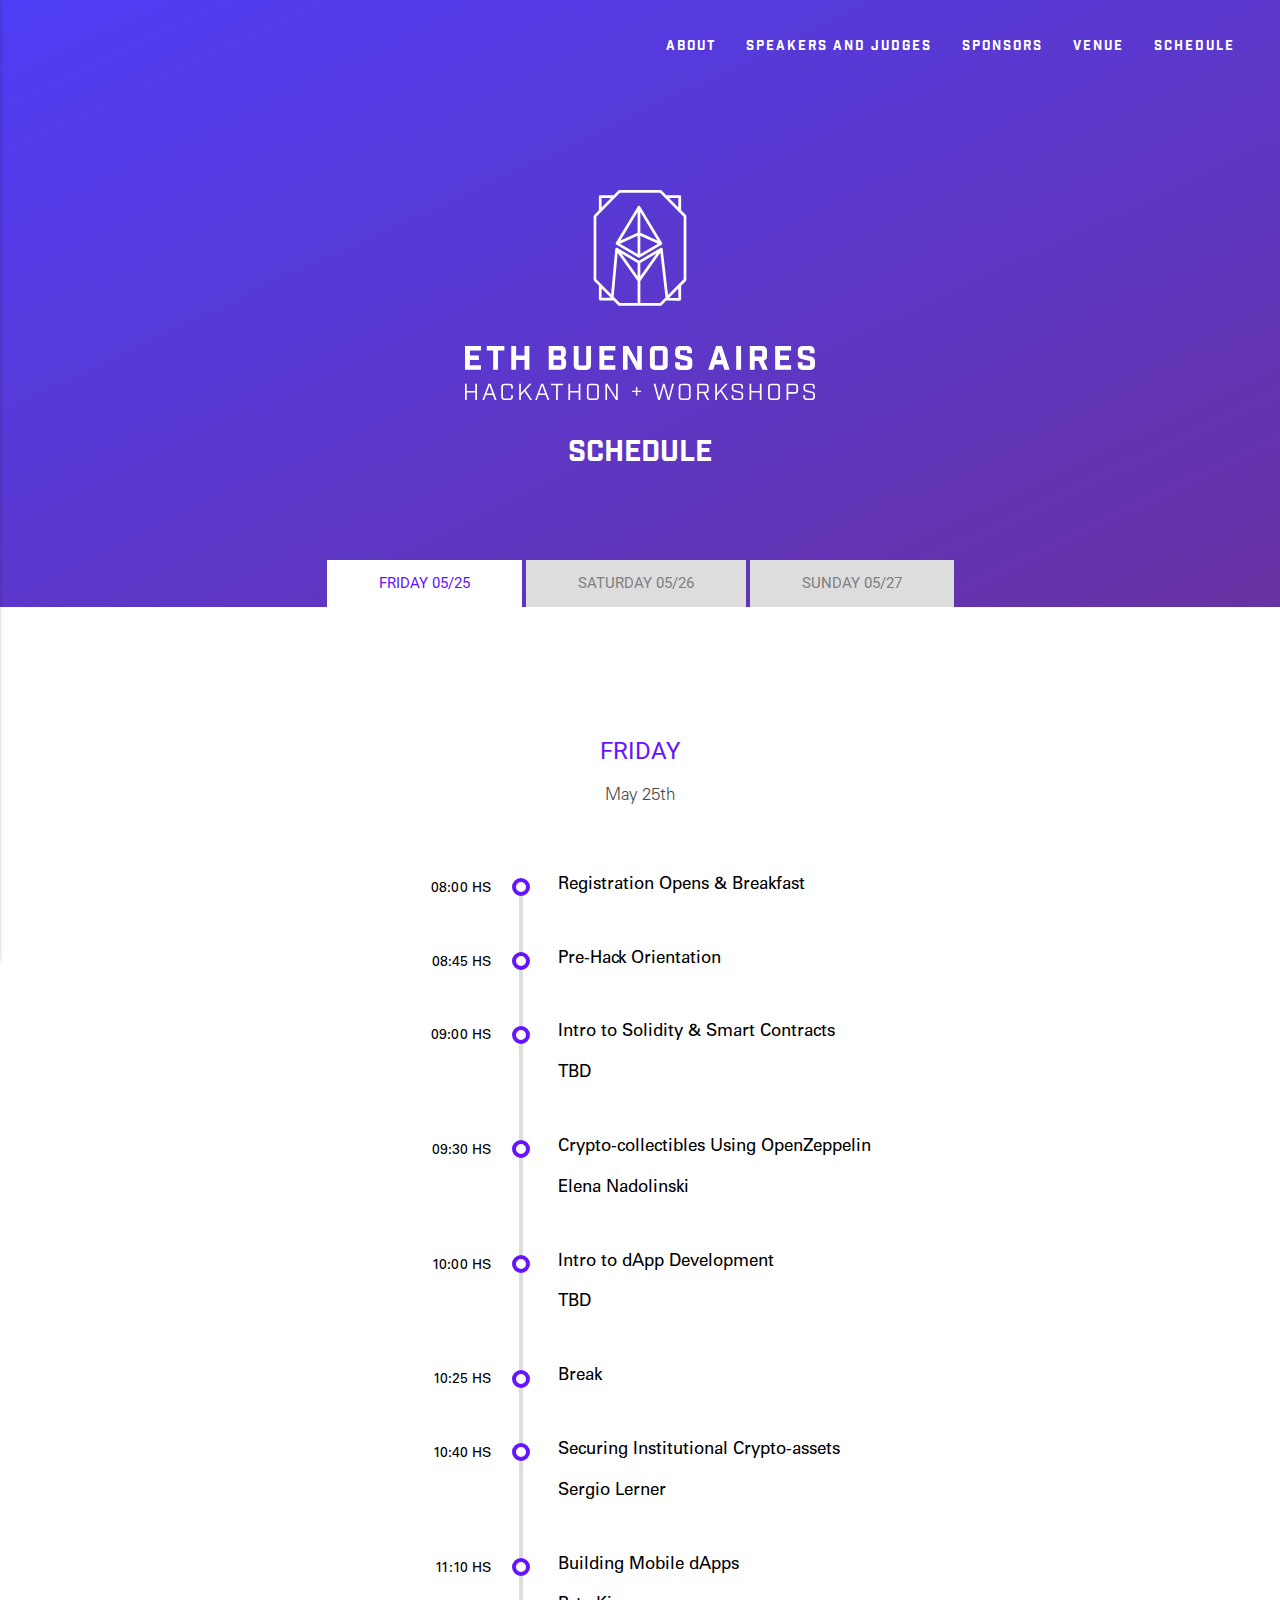
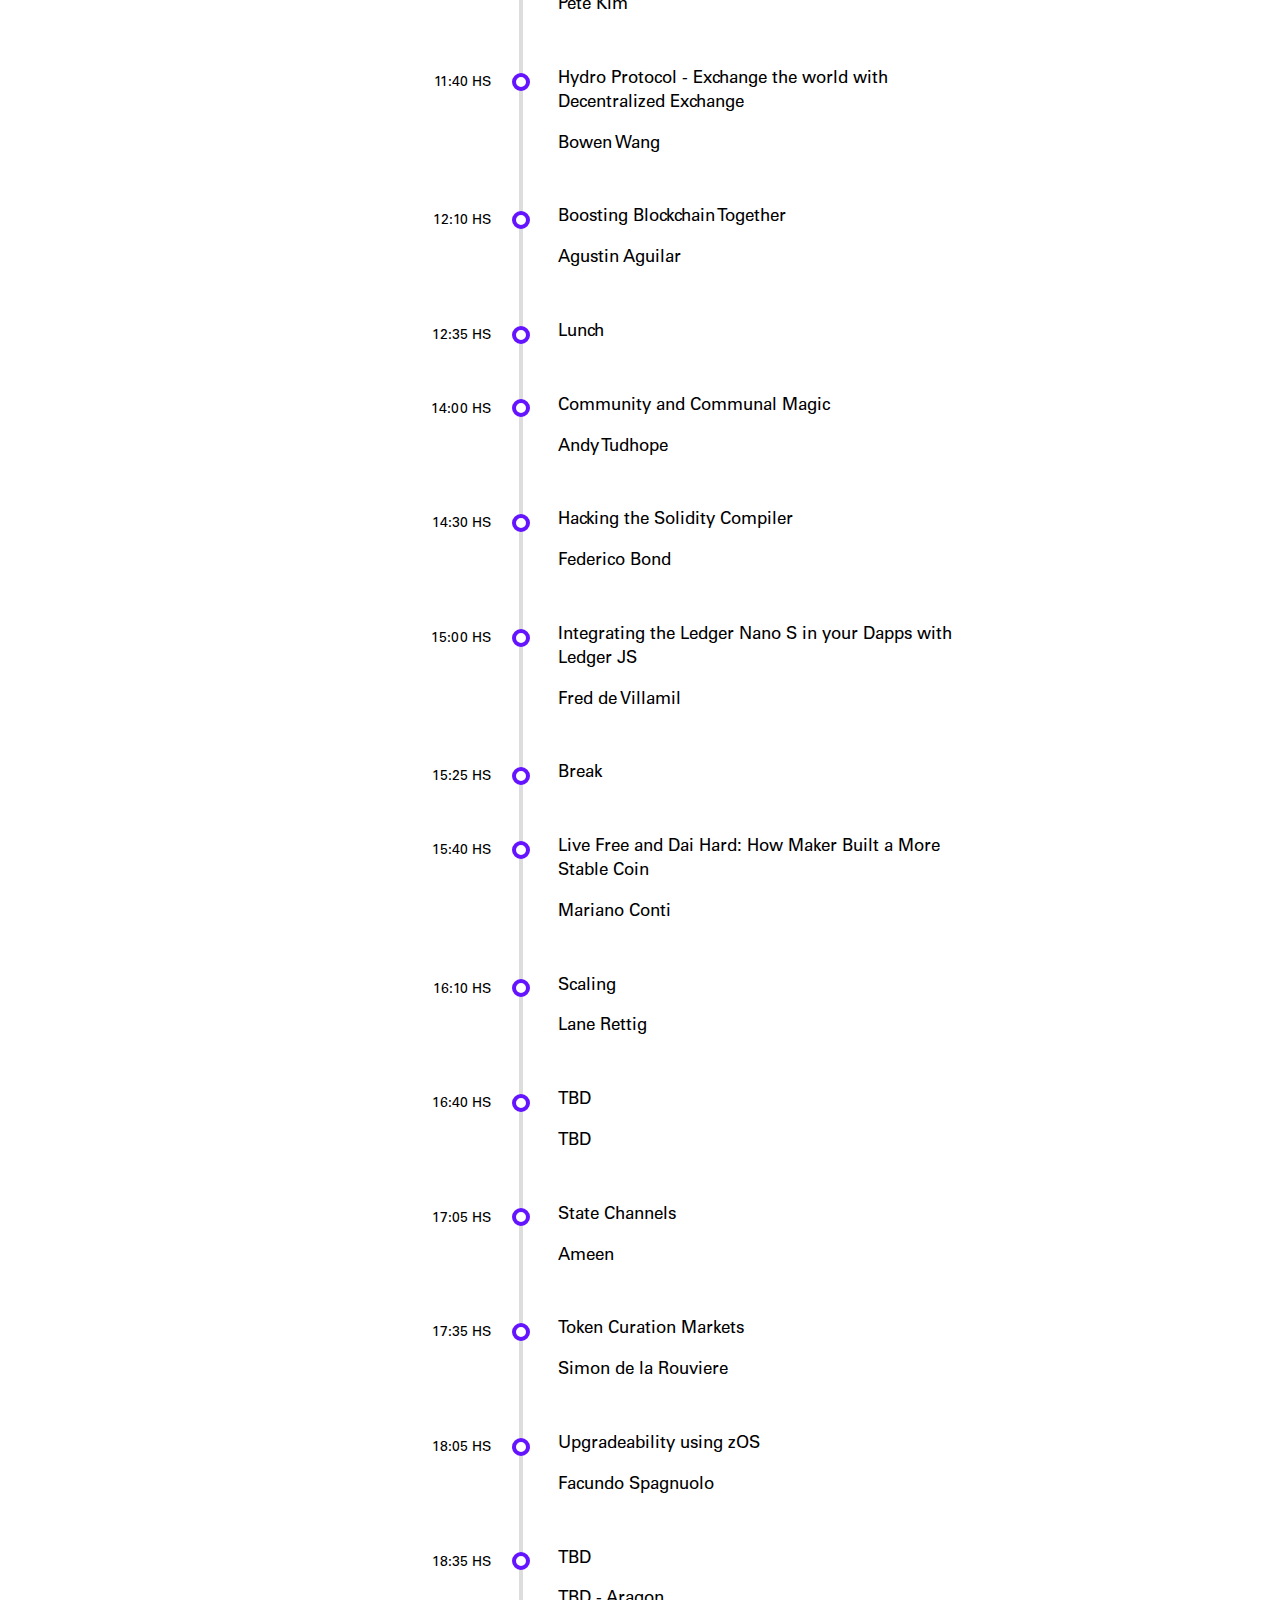
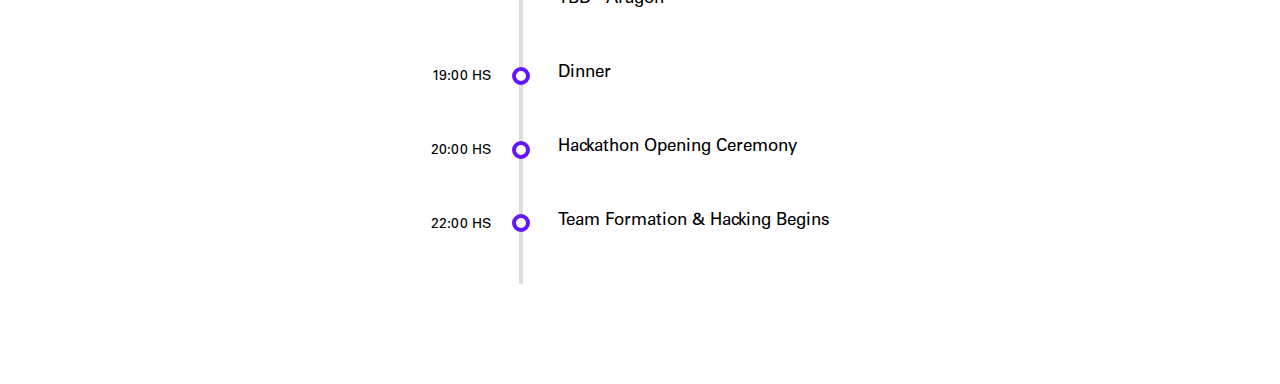
==== commit c2eb9c13: "fix on friday schedule" ====
--- a/schedule/index.html
+++ b/schedule/index.html
@@ -116,7 +116,7 @@
           </div>
           <div class="entry">
             <div class="title">
-              <h3>08:45 HS</h3>º
+              <h3>08:45 HS</h3>
             </div>
             <div class="body">
               <p>Pre-Hack Orientation</p>
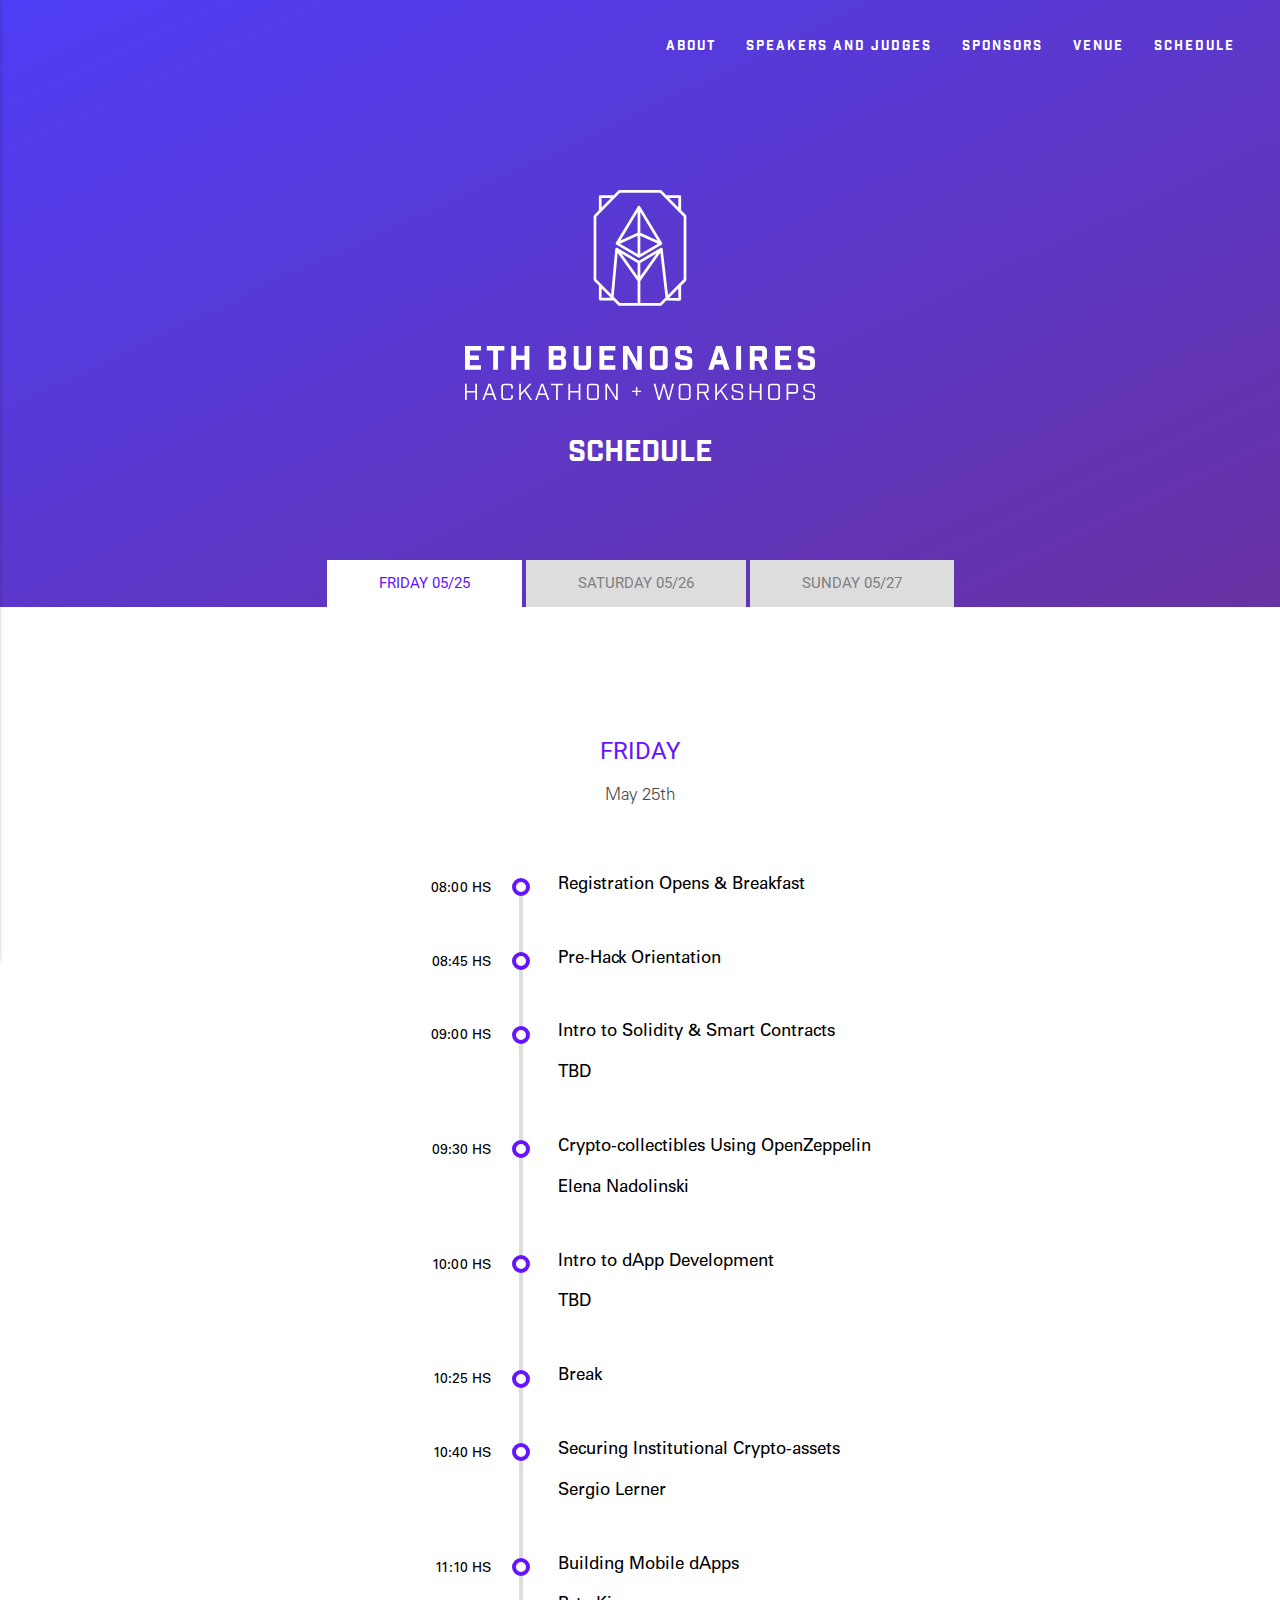
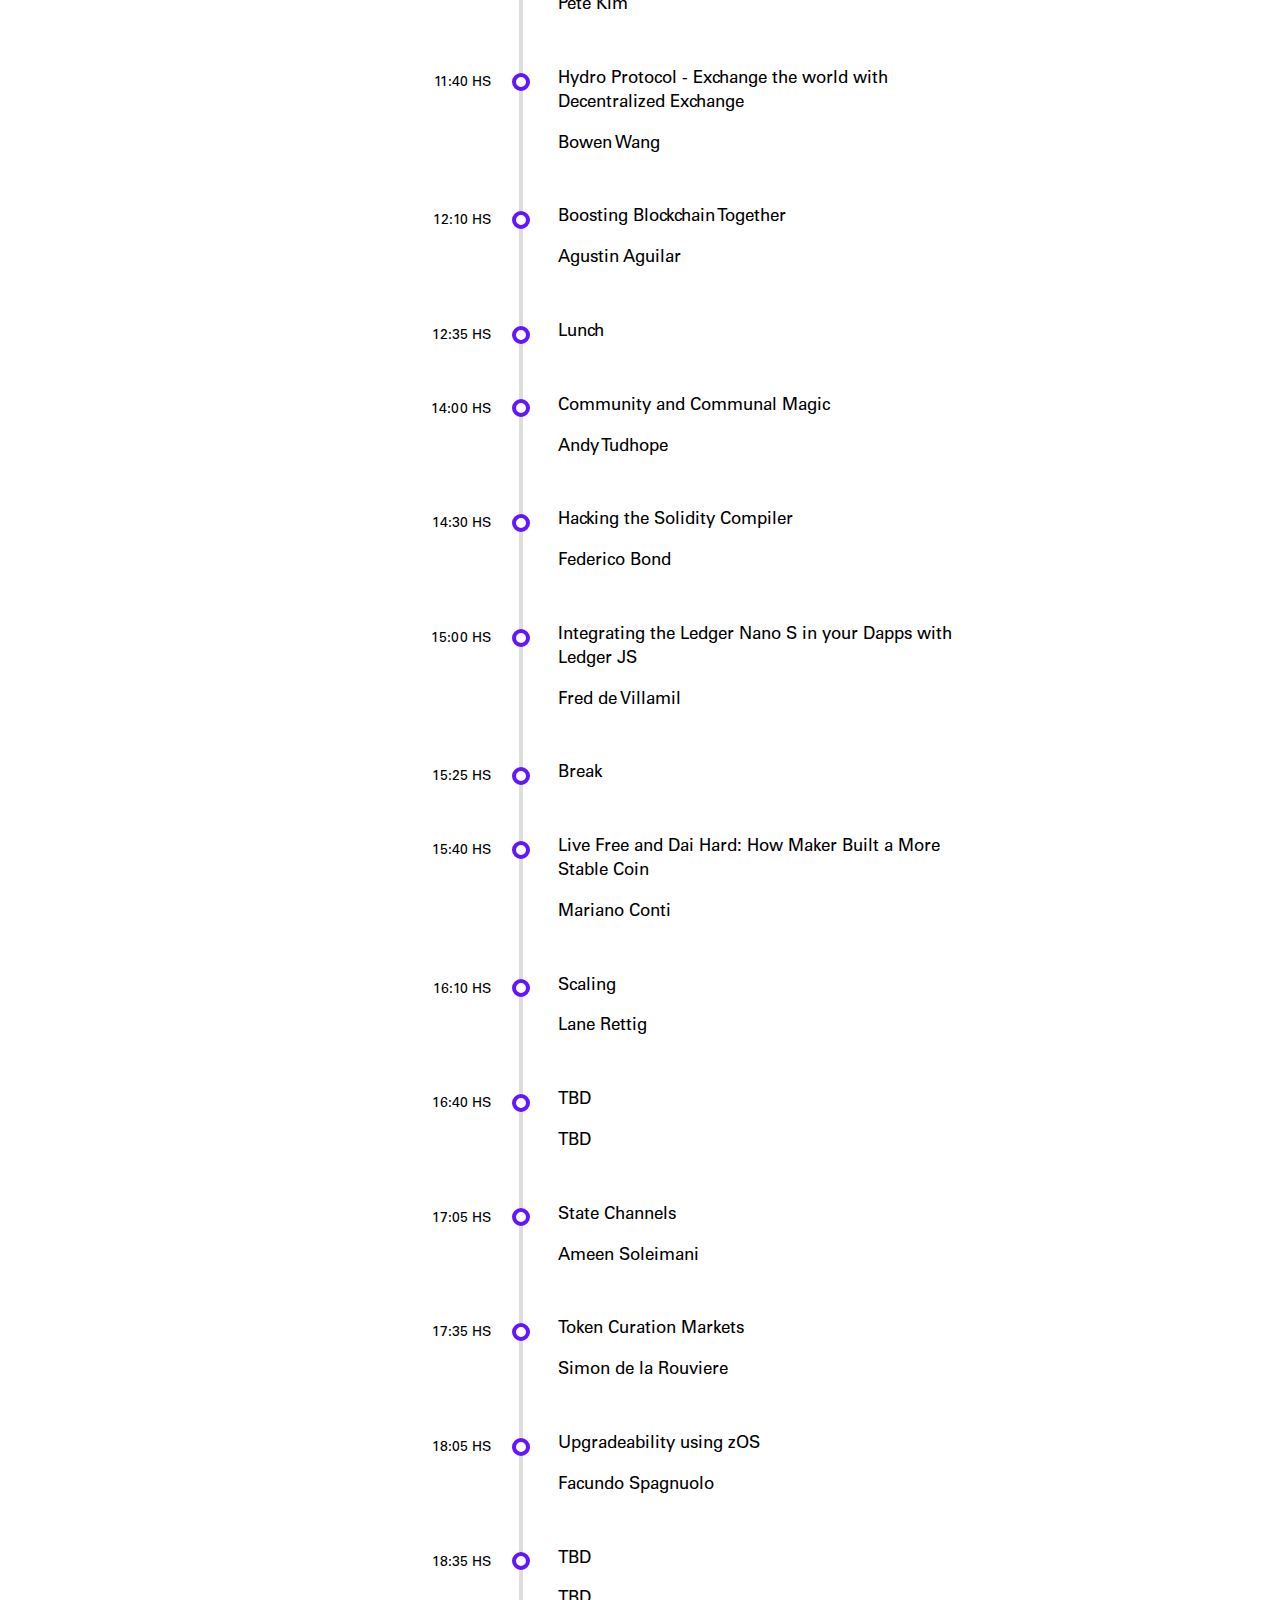
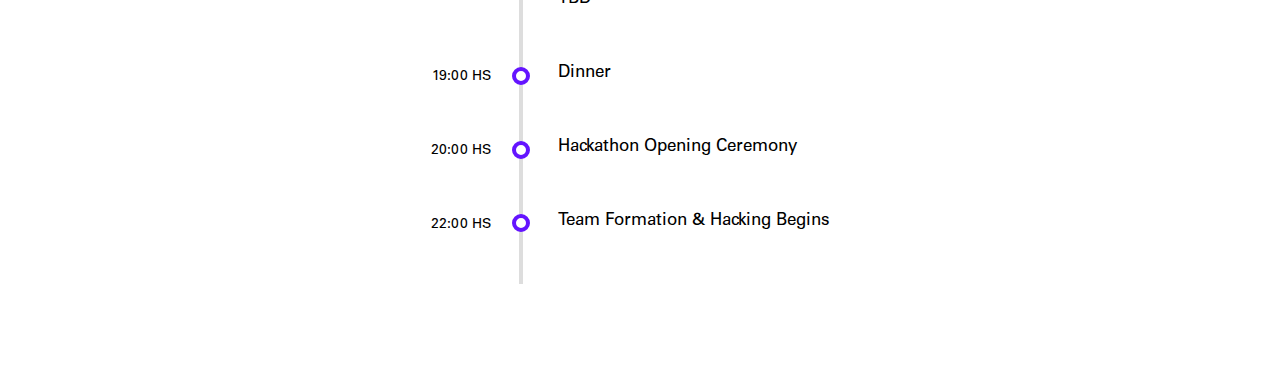
==== commit f743afe2: "Update index.html" ====
--- a/schedule/index.html
+++ b/schedule/index.html
@@ -25,12 +25,12 @@
     <meta name="description" content="ETHBuenosAires is an Ethereum hackathon starting on May 25th, 2018. Part of ethglobal.co, first event of its kind in Latin America.">
 
     <!-- Favicon -->
-    <link rel="apple-touch-icon" sizes="180x180" href="images/favicon/apple-touch-icon.png">
-    <link rel="icon" type="image/png" sizes="32x32" href="images/favicon/favicon-32x32.png">
-    <link rel="icon" type="image/png" sizes="16x16" href="images/favicon/favicon-16x16.png">
-    <link rel="manifest" href="images/favicon/site.webmanifest">
-    <link rel="mask-icon" href="images/favicon/safari-pinned-tab.svg" color="#5bbad5">
-    <link rel="shortcut icon" href="images/favicon/favicon.ico">
+    <link rel="apple-touch-icon" sizes="180x180" href="/images/favicon/apple-touch-icon.png">
+    <link rel="icon" type="image/png" sizes="32x32" href="/images/favicon/favicon-32x32.png">
+    <link rel="icon" type="image/png" sizes="16x16" href="/images/favicon/favicon-16x16.png">
+    <link rel="manifest" href="/images/favicon/site.webmanifest">
+    <link rel="mask-icon" href="/images/favicon/safari-pinned-tab.svg" color="#5bbad5">
+    <link rel="shortcut icon" href="/images/favicon/favicon.ico">
     <meta name="msapplication-TileColor" content="#603cba">
     <meta name="msapplication-config" content="images/favicon/browserconfig.xml">
     <meta name="theme-color" content="#ffffff">
@@ -70,7 +70,7 @@
             <li><a class="menu-text" href="../#speakers-and-judges">SPEAKERS AND JUDGES</a></li>
             <li><a class="menu-text" href="../#sponsors">SPONSORS</a></li>
             <li><a class="menu-text" href="../#venue">VENUE</a></li>
-            <li><a class="menu-text" href="../schedule">SCHEDULE</a></li>
+            <li><a class="menu-text">SCHEDULE</a></li>
             <!-- <li><a class="menu-text" href="../#faq">FAQ</a></li> -->
           </ul>
           <ul class="side-nav" id="mobile-nav">
@@ -79,7 +79,7 @@
             <li class="valign-wrapper"><a class="menu-text sidenav-close" href="../#speakers-and-judges">SPEAKERS AND JUDGES</a></li>
             <li class="valign-wrapper"><a class="menu-text sidenav-close" href="../#sponsors">SPONSORS</a></li>
             <li class="valign-wrapper"><a class="menu-text sidenav-close" href="../#venue">VENUE</a></li>
-            <li class="valign-wrapper"><a class="menu-text sidenav-close" href="../schedule">SCHEDULE</a></li>
+            <li class="valign-wrapper"><a class="menu-text sidenav-close">SCHEDULE</a></li>
             <!-- <li class="valign-wrapper"><a class="menu-text sidenav-close" href="../#faq">FAQ</a></li> -->
           </ul>
         </div>
@@ -269,7 +269,7 @@
             </div>
             <div class="body">
               <p>State Channels</p>
-              <p class="subtitle">Ameen</p>
+              <p class="subtitle">Ameen Soleimani</p>
             </div>
           </div>
           <div class="entry">
@@ -296,7 +296,7 @@
             </div>
             <div class="body">
               <p>TBD</p>
-              <p class="subtitle">TBD - Aragon</p>
+              <p class="subtitle">TBD</p>
             </div>
           </div>
           <div class="entry">
@@ -365,6 +365,14 @@
               <p class="subtitle">TBD</p>
             </div>
           </div>
+           <div class="entry">
+            <div class="title">
+              <h3>19:00 HS</h3>
+            </div>
+            <div class="body">
+              <p>Dinner</p>
+            </div>
+          </div>
         </div>
       </div>
       <div class="hidden" id="sunday">
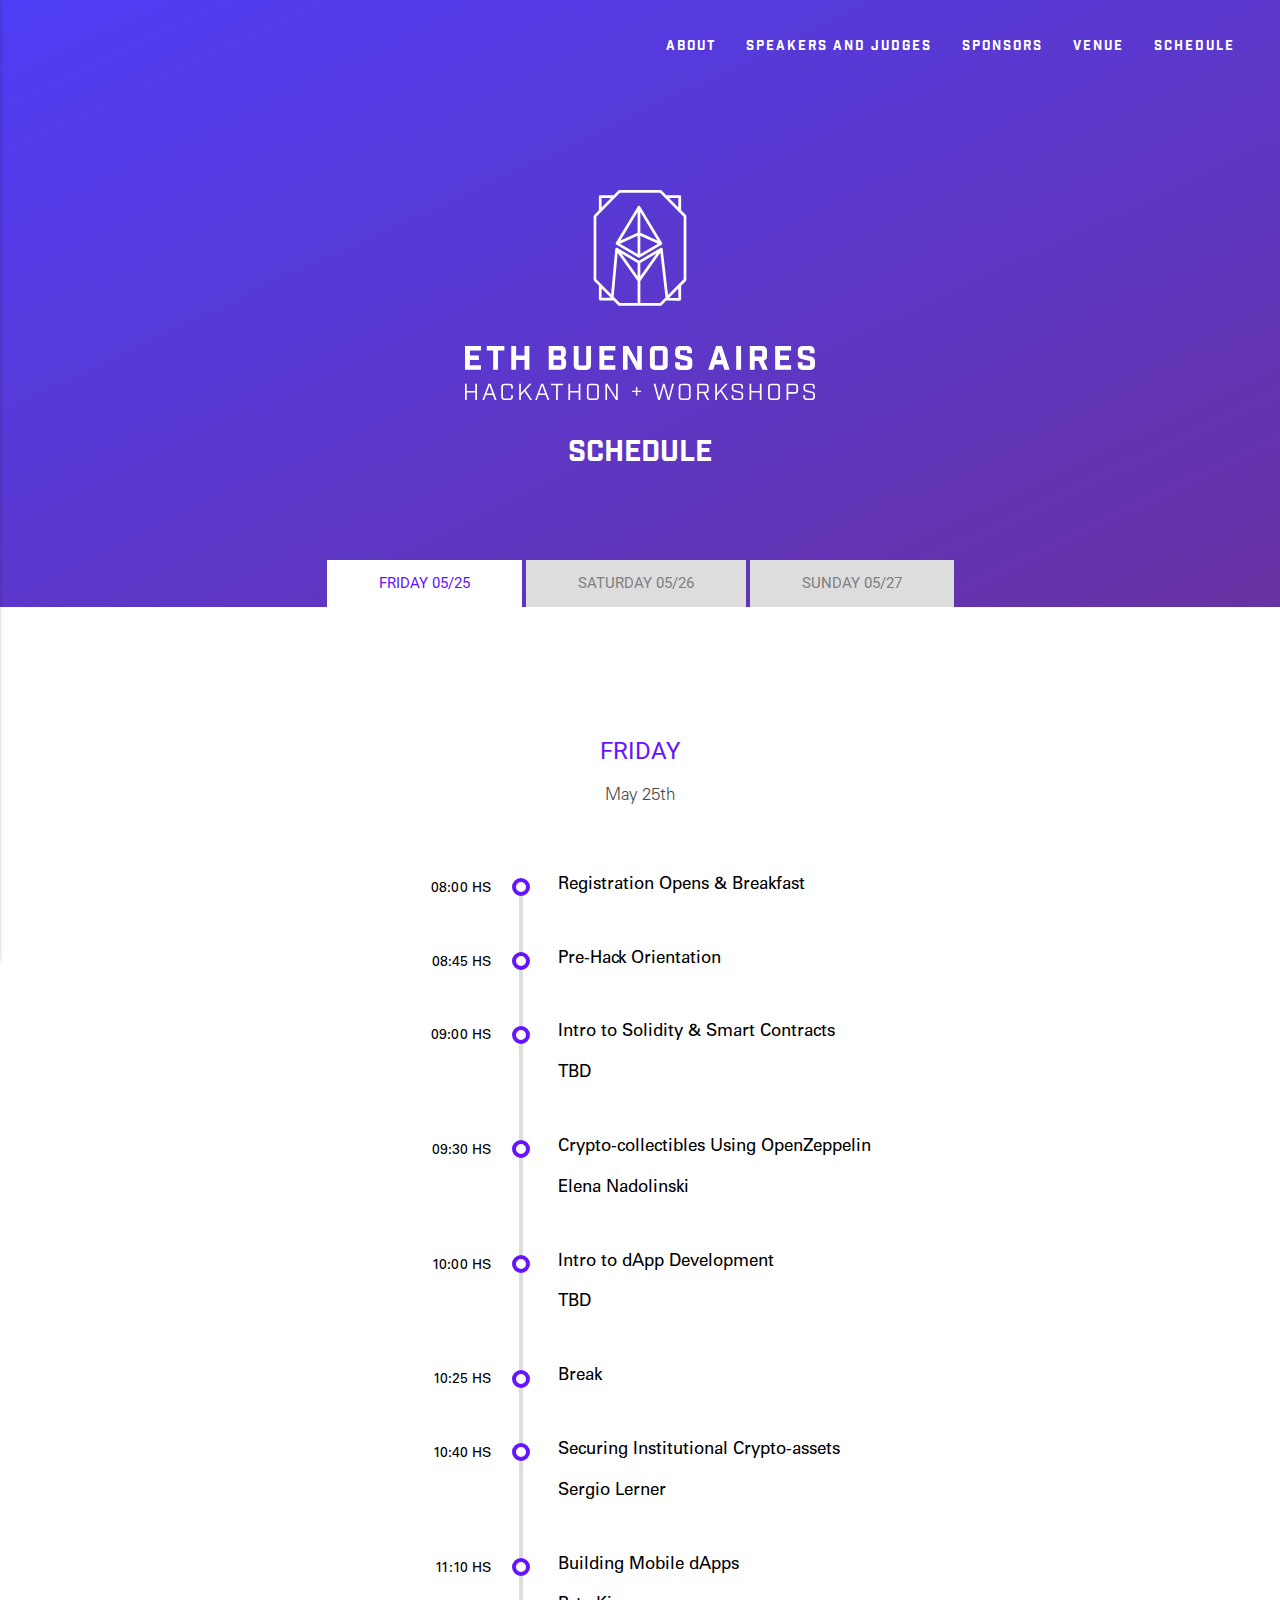
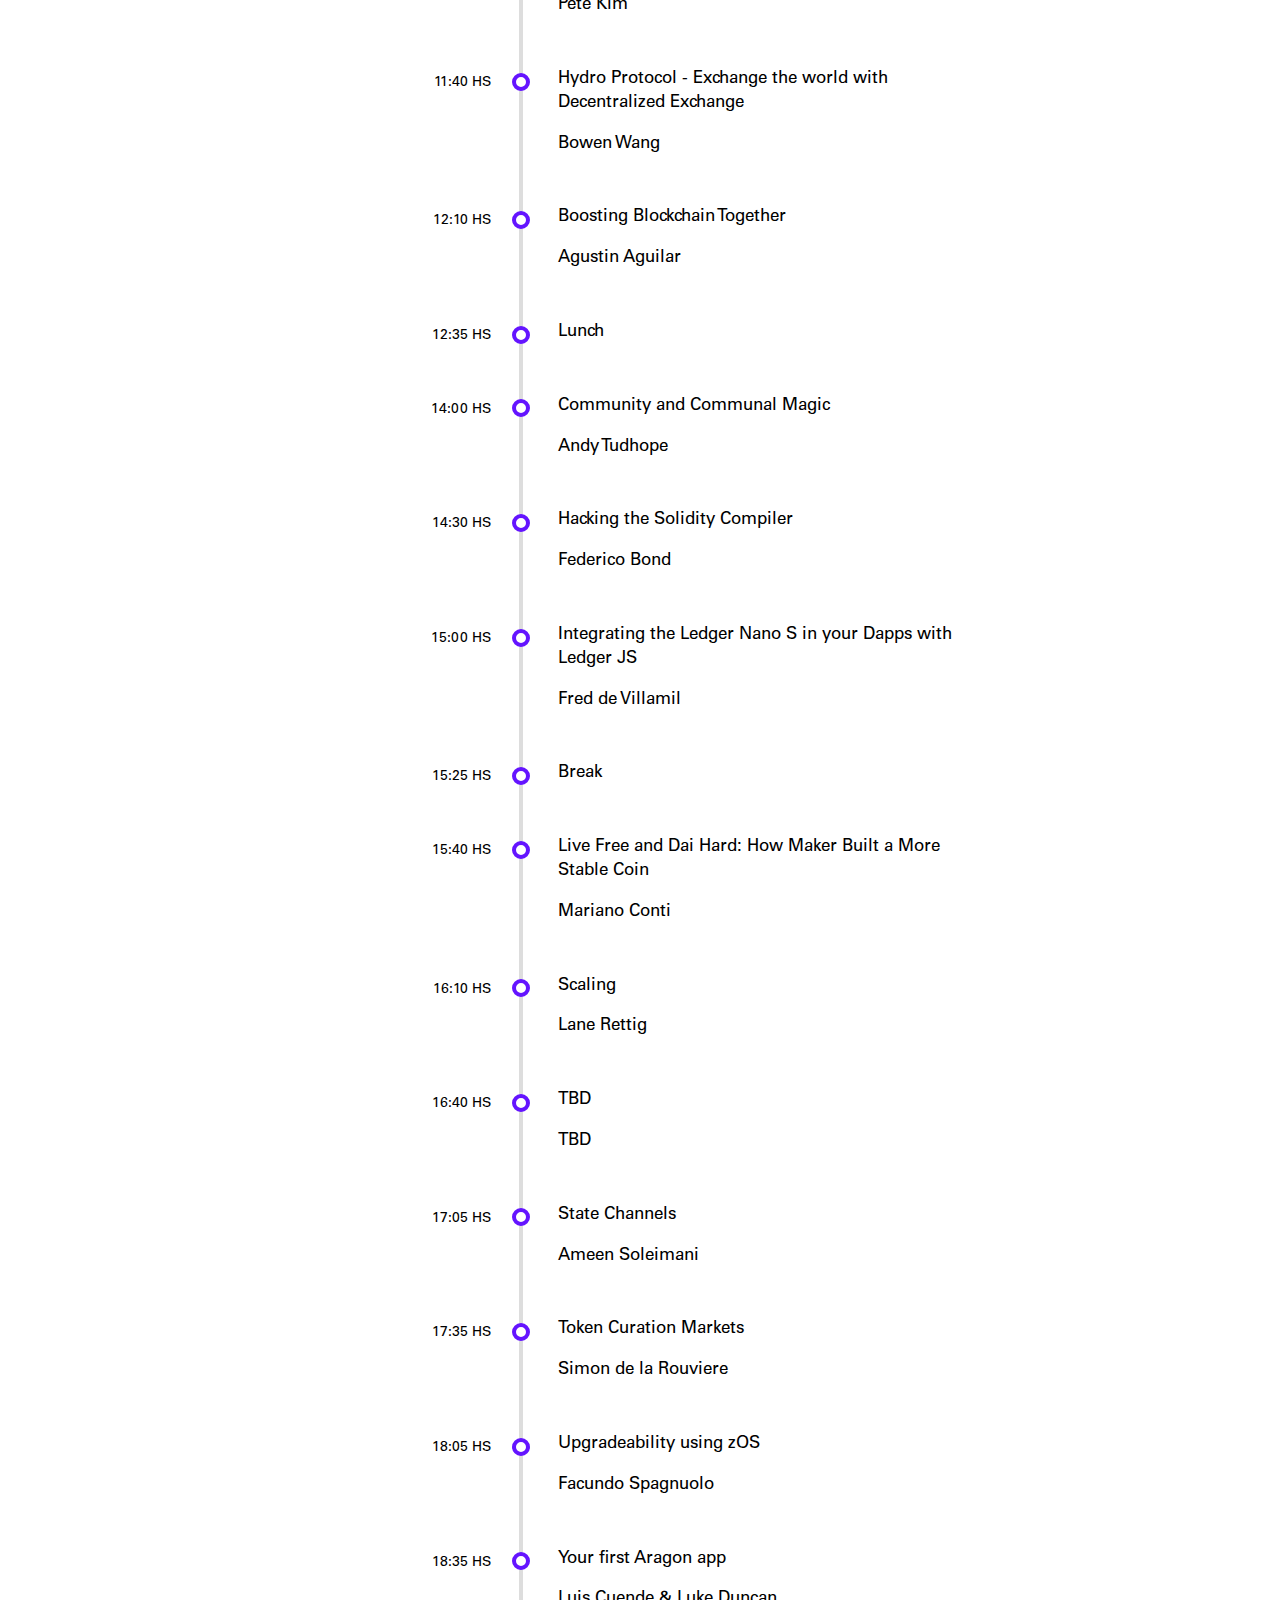
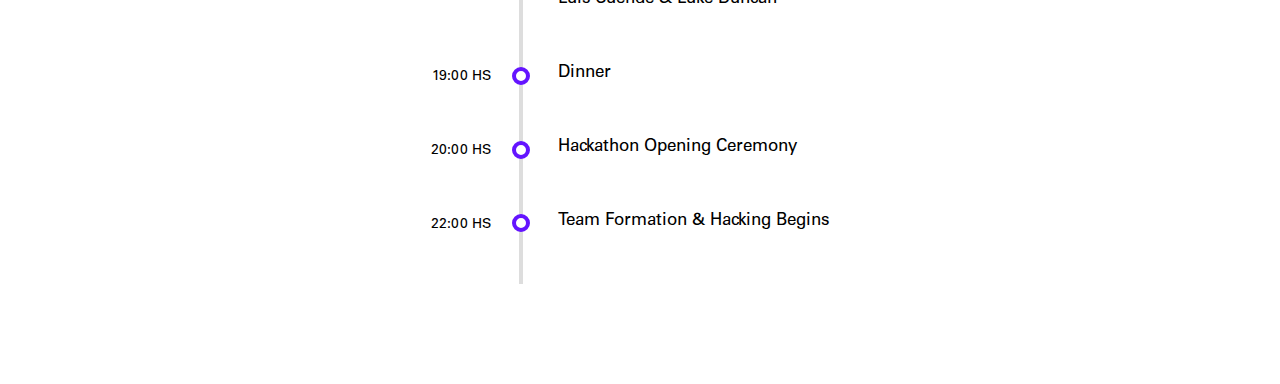
==== commit fcf829a7: "fix schdule on mobile devices" ====
--- a/schedule/index.html
+++ b/schedule/index.html
@@ -84,7 +84,7 @@
           </ul>
         </div>
       </nav>
-      <section>
+      <section id="schedule-home">
         <div class="row">
           <div class="col s12 offset-s0 m10 offset-m1 l8 offset-l2">
             <img class="hide-on-small-only logo" src="../images/logo.svg"/>
@@ -92,9 +92,19 @@
             <h2>SCHEDULE</h2>
           </div>
           <div class="tab-container">
-            <button id="friday-tab" class="active">FRIDAY 05/25</button>
-            <button id="saturday-tab">SATURDAY 05/26</button>
-            <button id="sunday-tab">SUNDAY 05/27</button>
+            <button id="friday-tab" class="active">
+              <span class="hide-on-small-only">FRIDAY 05/25</span>
+              <span class="hide-on-med-and-up">FRIDAY<br/>05/25</span>
+              </button>
+            <button id="saturday-tab">
+              <span class="hide-on-small-only">SATURDAY 05/26</span>
+              <span class="hide-on-med-and-up">SATURDAY<br/>05/26</span>
+               
+            </button>
+            <button id="sunday-tab">
+              <span class="hide-on-small-only">SUNDAY 05/27</span>
+              <span class="hide-on-med-and-up">SUNDAY<br/>05/27</span>
+            </button>
           </div>
         </div>
       </section>
@@ -295,8 +305,8 @@
               <h3>18:35 HS</h3>
             </div>
             <div class="body">
-              <p>TBD</p>
-              <p class="subtitle">TBD</p>
+              <p>Your first Aragon app</p>
+              <p class="subtitle">Luis Cuende & Luke Duncan</p>
             </div>
           </div>
           <div class="entry">
--- a/css/responsive.css
+++ b/css/responsive.css
@@ -1,11 +1,11 @@
 /*MEDIA SIZE*/
 
 @media (max-width: 600px) { /*Para monitores small*/
-	.valign-wrapper {height: auto!important;}
+	.valign-wrapper { height: auto!important; }
 	section { padding: 30px 15px; }
-	#principal {height: auto;}
+	#principal { height: auto; }
 	#home button { margin-top: 15px; }
-	#home img { width: 105px; }
+	#home img, #schedule-home img { width: 105px; }
 	h2 { font-size: 25px; }
 	h3 { font-size: 16px; }
 	h5 { line-height: 27px; }
@@ -13,13 +13,28 @@
 	.contact-link { font-size: 14px; font-family: 'Industry-Black'; letter-spacing: 1px; }
 	.social-media-link img { width: 30px; }
 	.details { font-size: 13px; }
-	#map { height: 50vh; }
+	#map { height: 50vh !important; }
 	.venue-box { text-align: center; padding: 30px 15px !important; }
   nav a { padding-right: 0px; padding-left: 0px; margin: 0; }
-	.button-collapse {margin: 2px 0!important;}
+	.button-collapse { margin: 2px 0 !important; }
 	nav ul a { color: white; }
   nav ul { background-color: black; }
-	nav ul a:hover {line-height: 48px!important;}
-	nav {height: 69px;}
-	nav .button-collapse {margin: -6px!important;}
+	nav ul a:hover { line-height: 48px !important; }
+	nav { height: 69px; }
+	nav .button-collapse { margin: -6px !important; }
+	.tab-container { position: absolute; bottom: 0; left: 0; width: 100%; }
+	.tab-container button.active, .tab-container button { padding: 10px 15px !important; line-height: 16px; }
+	.timeline { padding: 0 10px; }
+	.entry .title:before { right: -22px; }
+}
+
+@media (min-width: 600px) and (max-width: 820px) {
+	.tab-container { position: absolute; bottom: 0; left: 0; width: 100%; }
+	.tab-container button.active, .tab-container button { padding: 10px 15px !important; line-height: 16px; }
+	.timeline { padding: 0 10px; }
+	.entry .title:before { right: -22px; }
+}
+
+@media (min-width: 982px) and (max-width: 1150px) {
+	#map { height: 714px !important; }
 }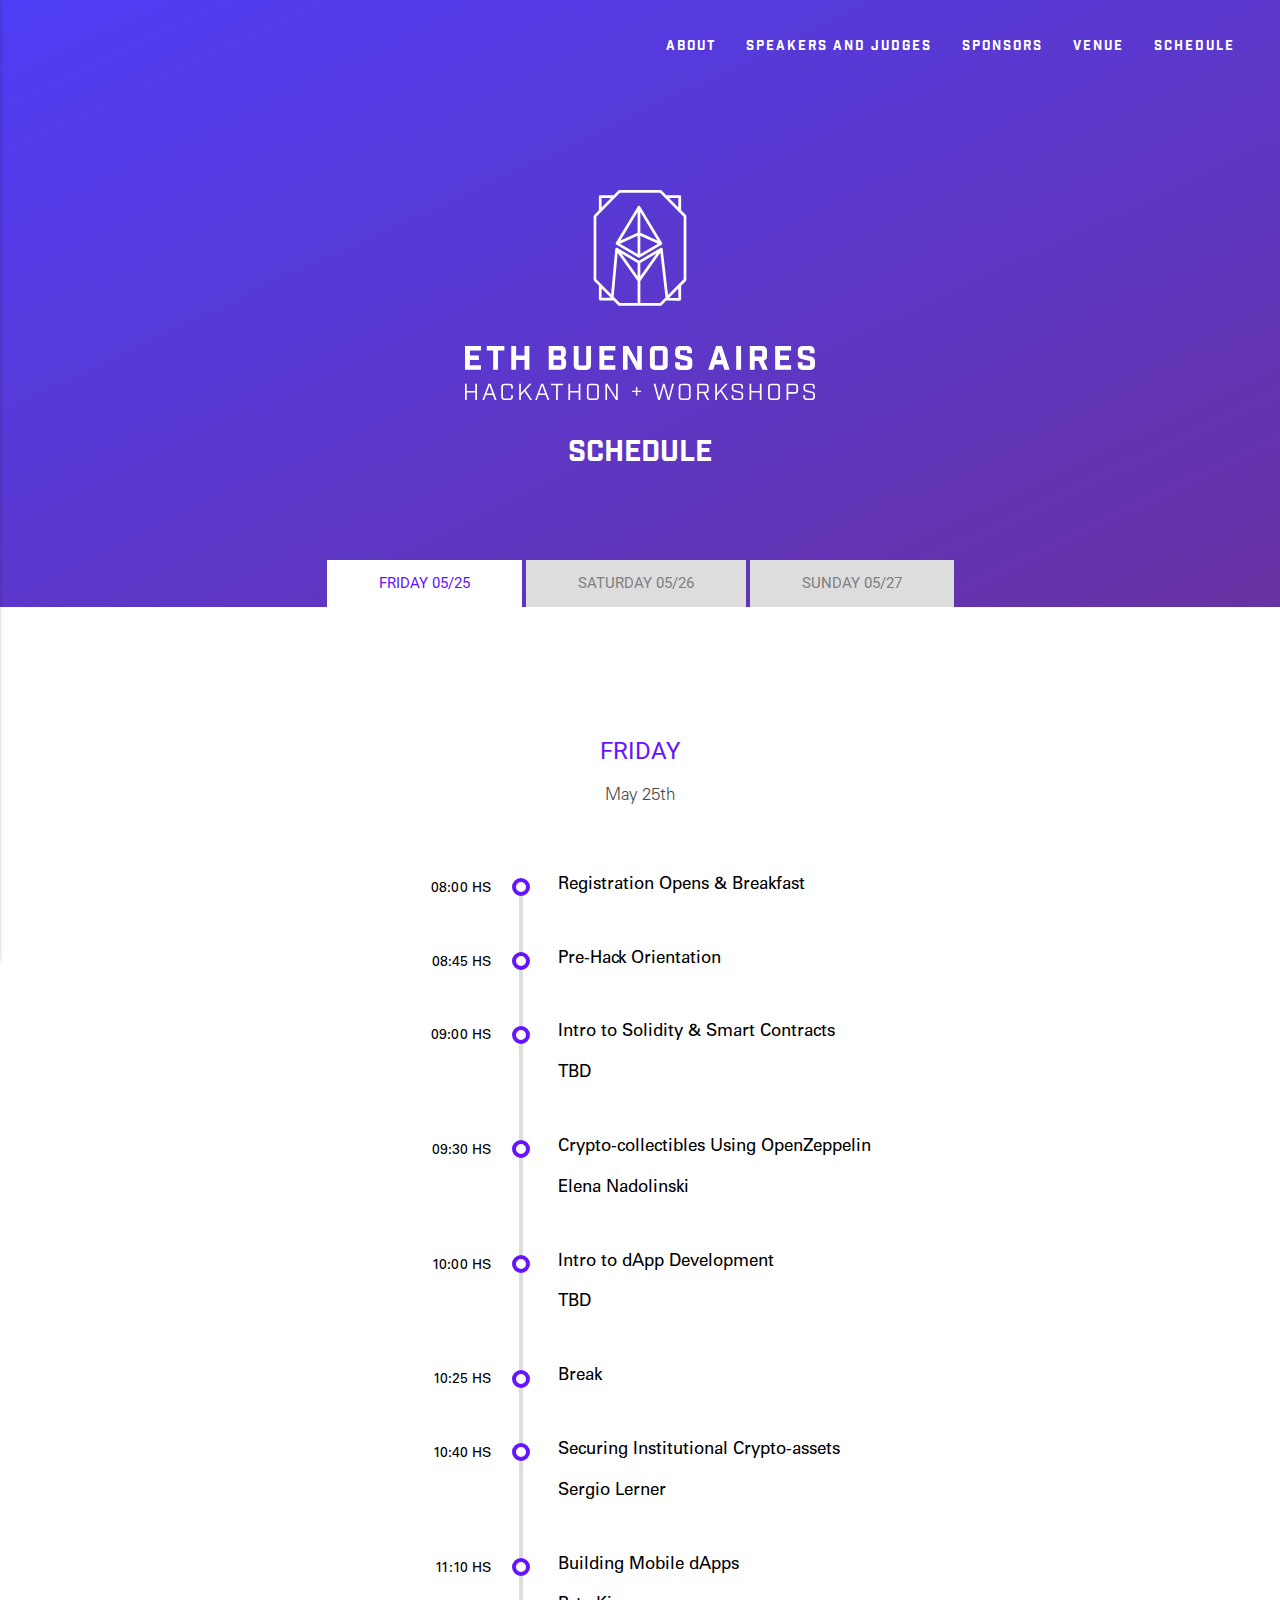
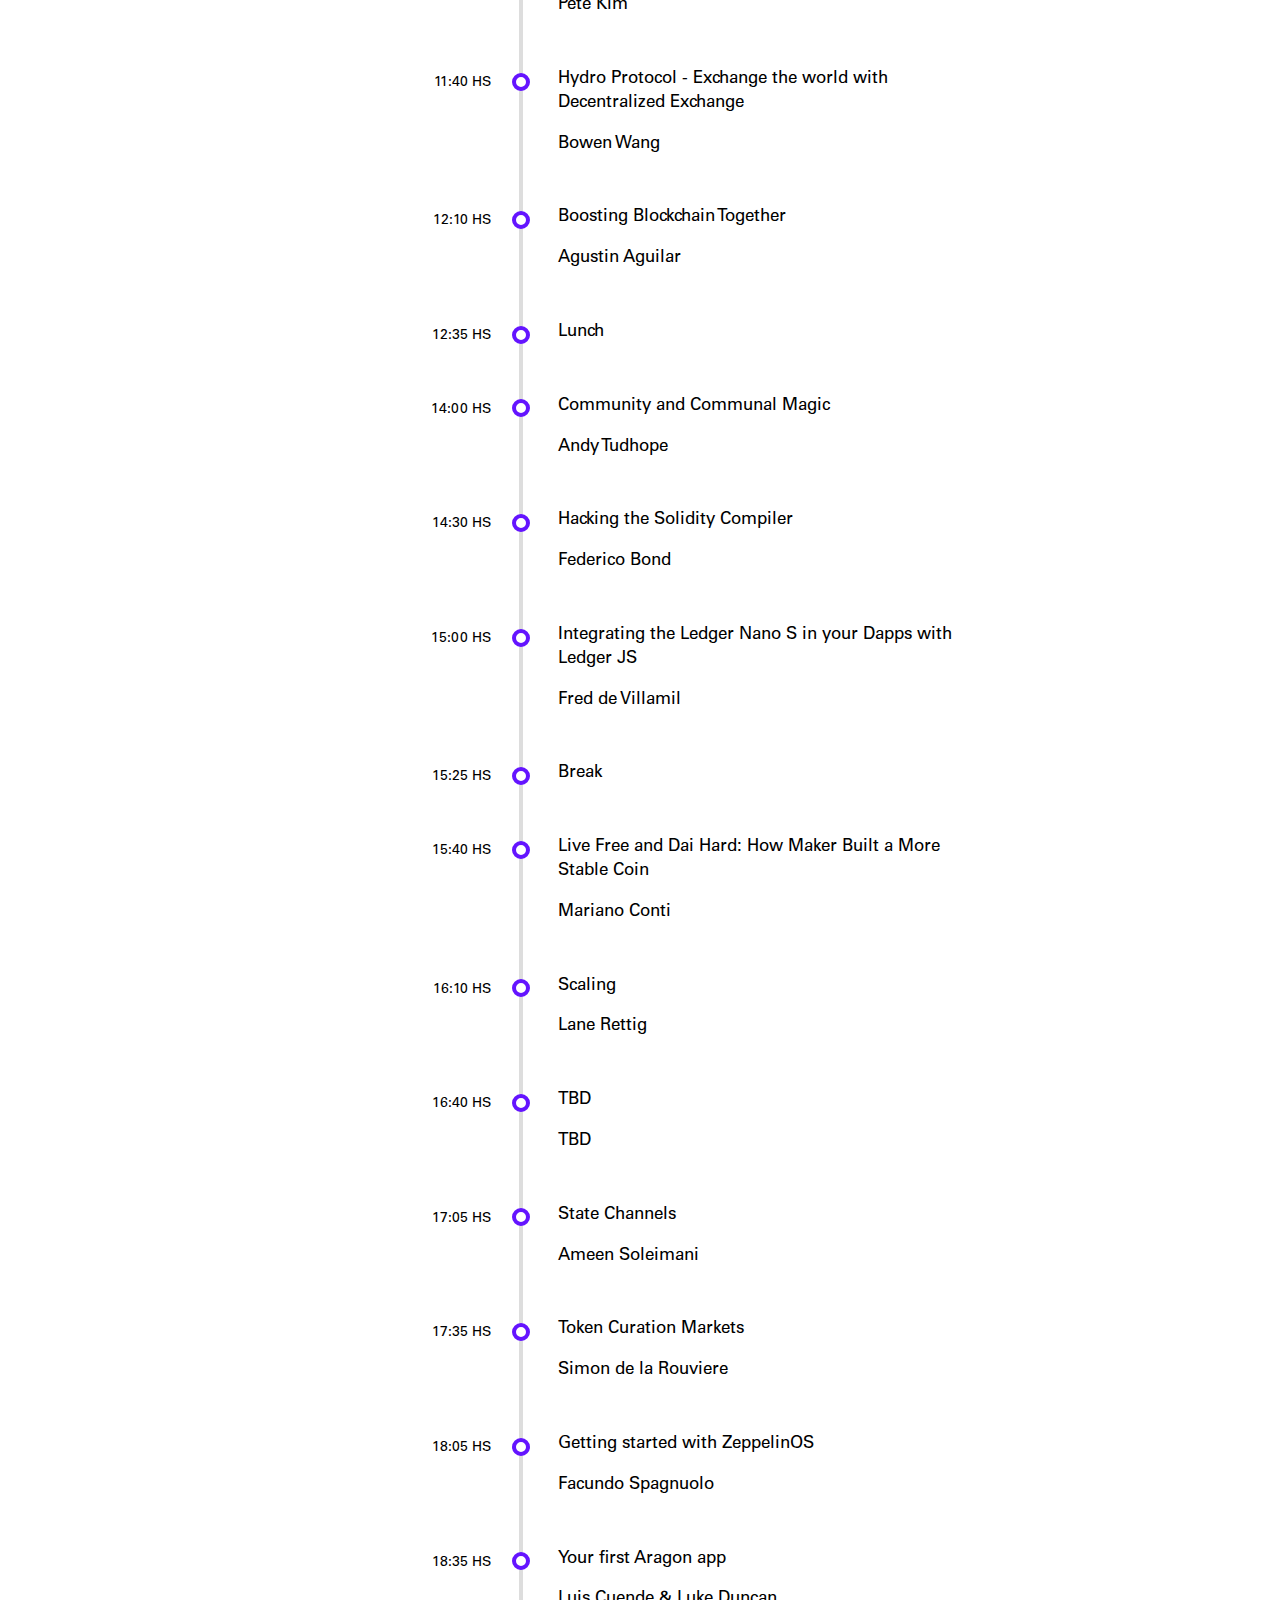
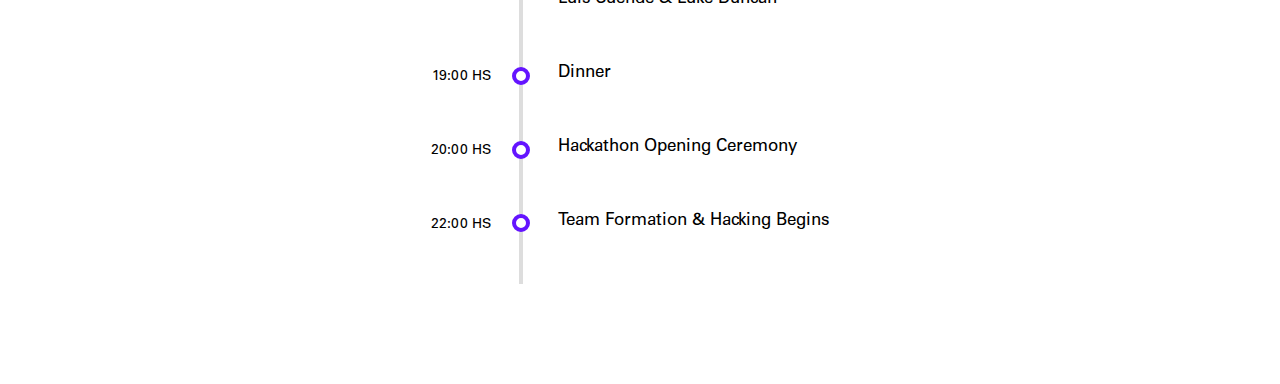
==== commit 7c9f9d01: "Update index.html" ====
--- a/schedule/index.html
+++ b/schedule/index.html
@@ -296,7 +296,7 @@
               <h3>18:05 HS</h3>
             </div>
             <div class="body">
-              <p>Upgradeability using zOS</p>
+              <p>Getting started with ZeppelinOS</p>
               <p class="subtitle">Facundo Spagnuolo</p>
             </div>
           </div>
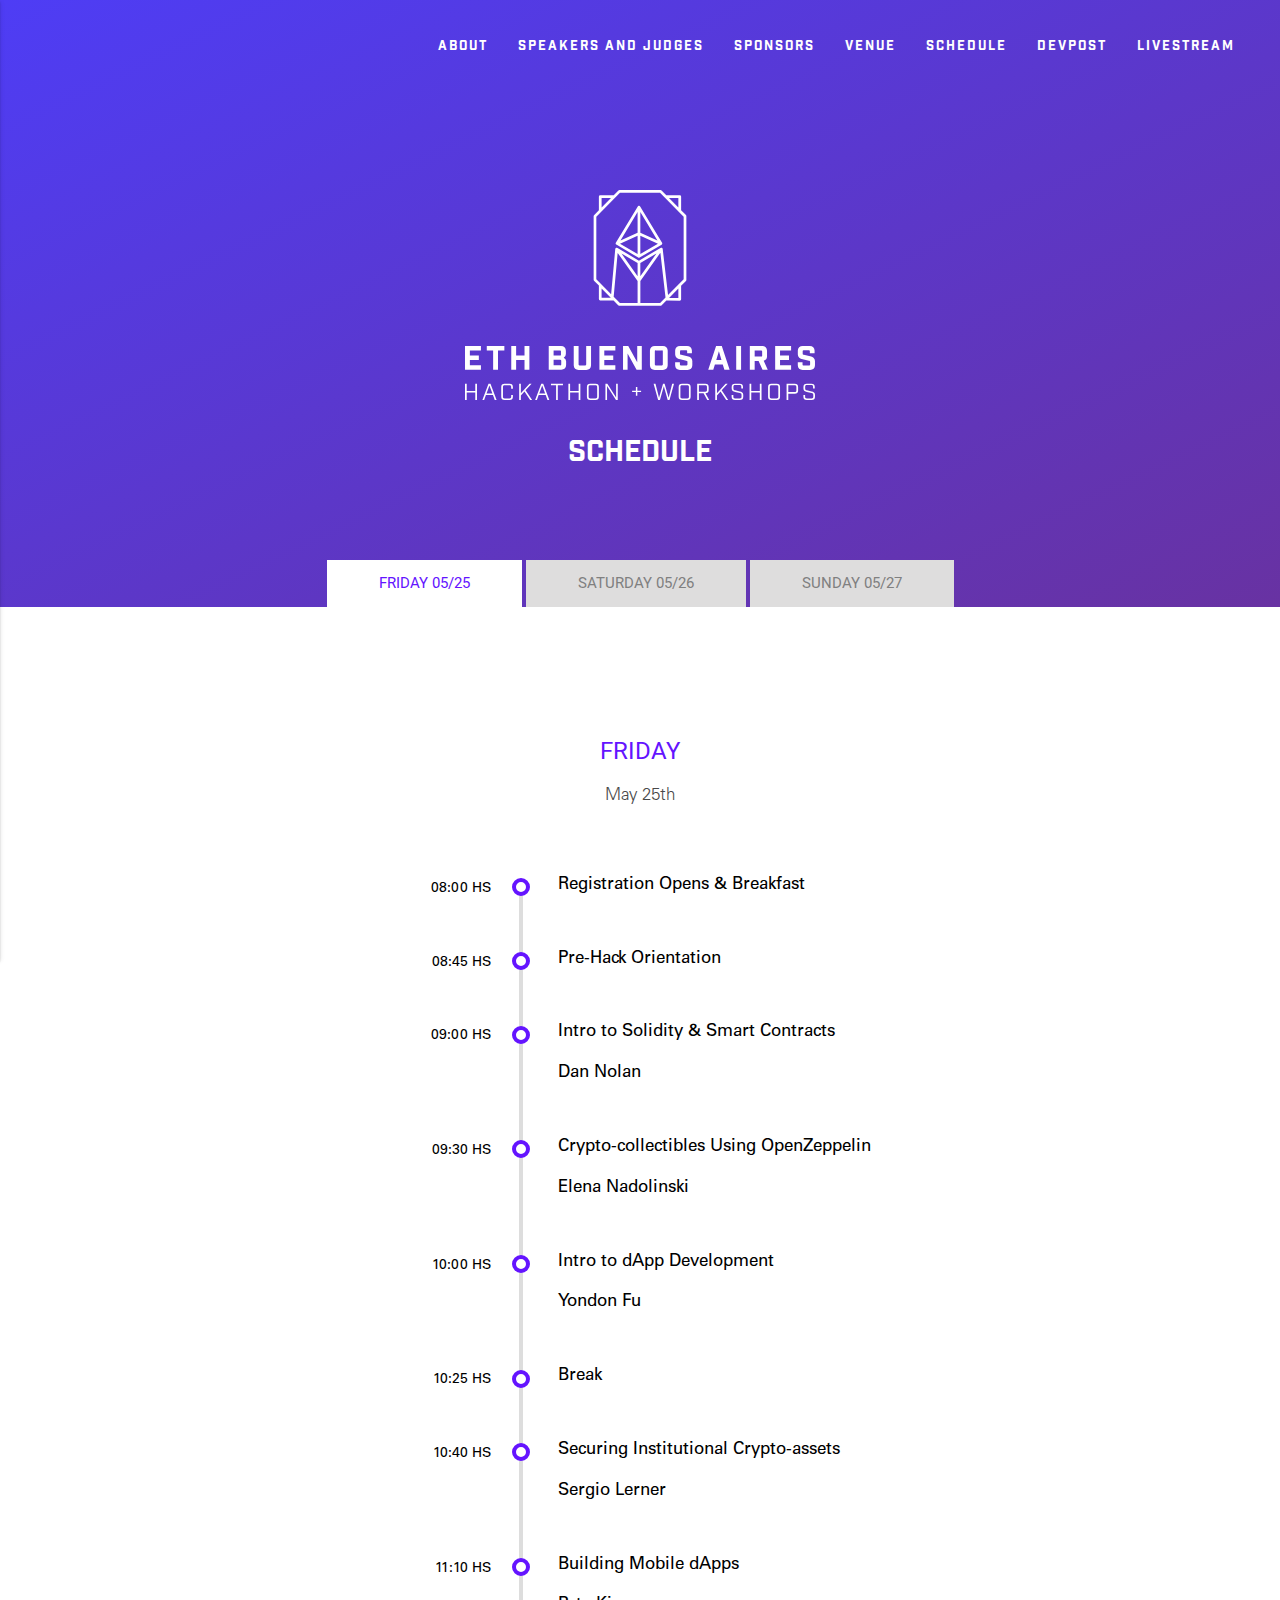
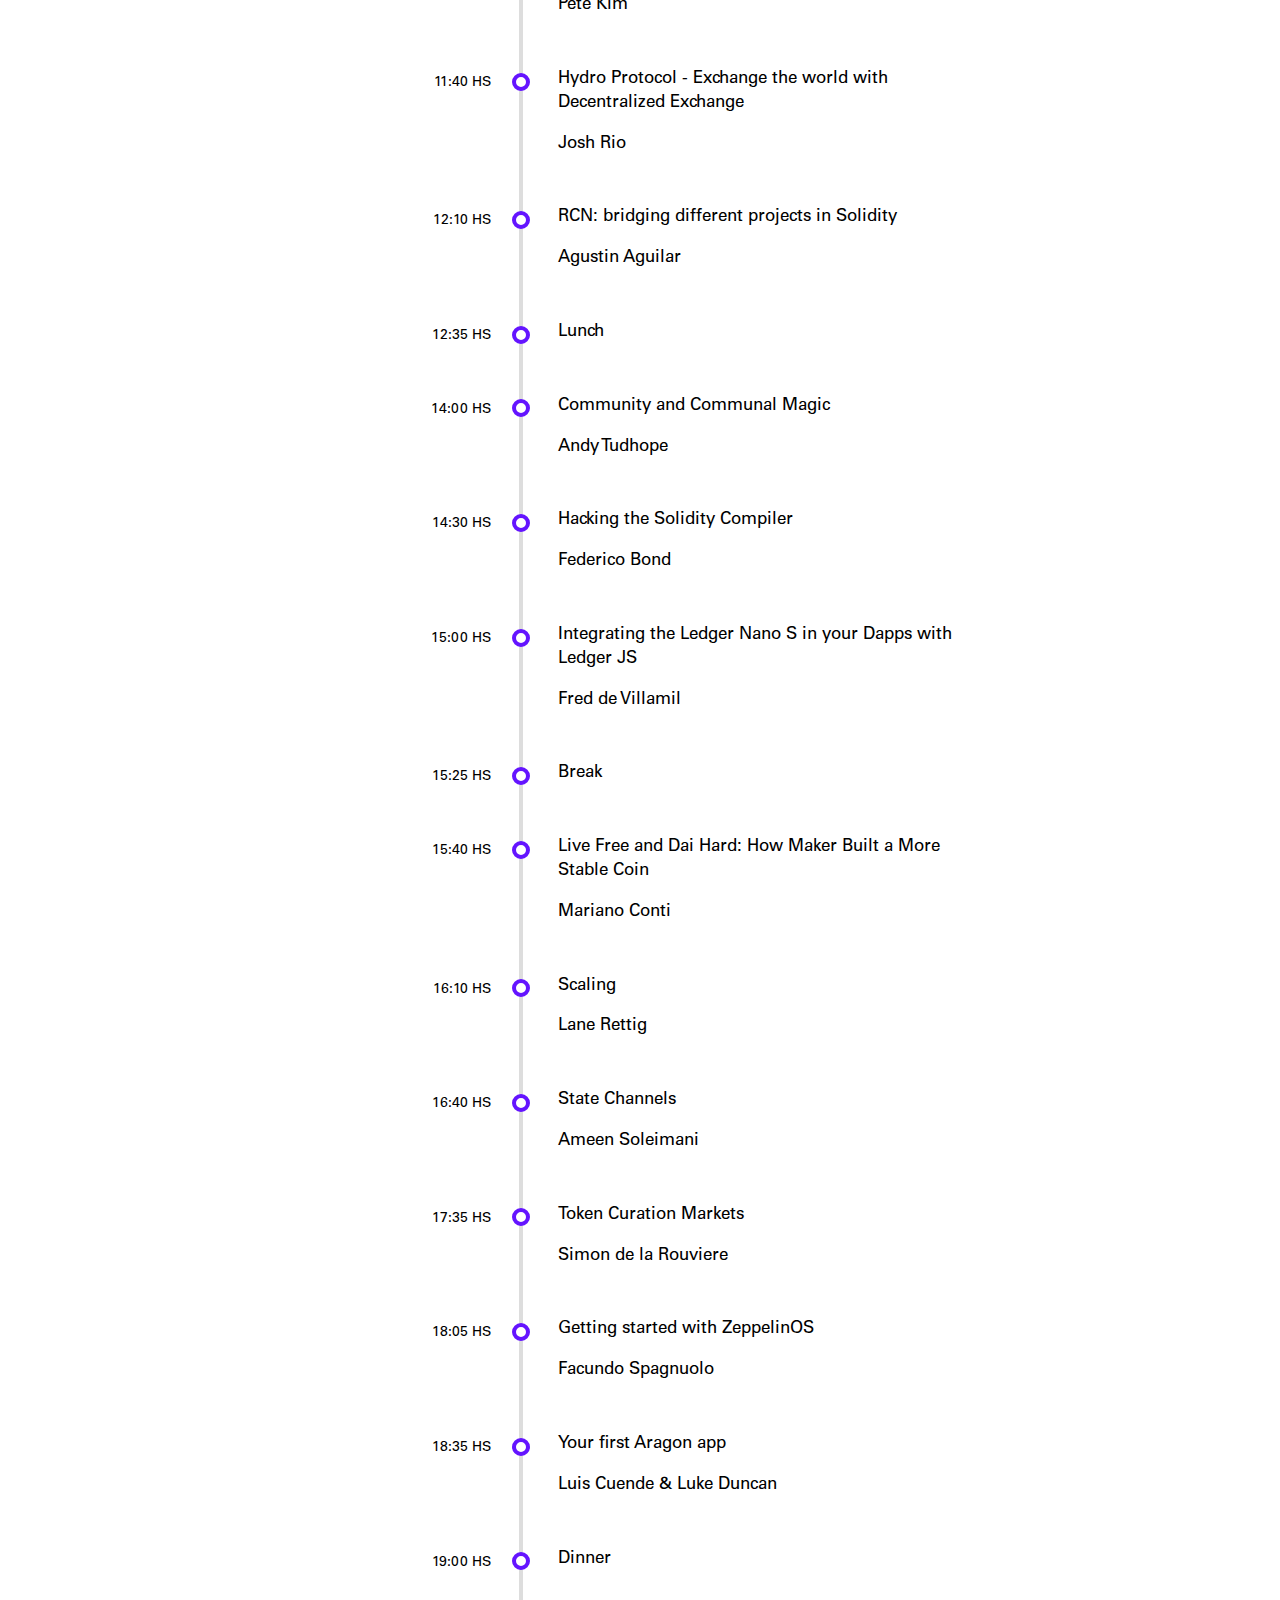
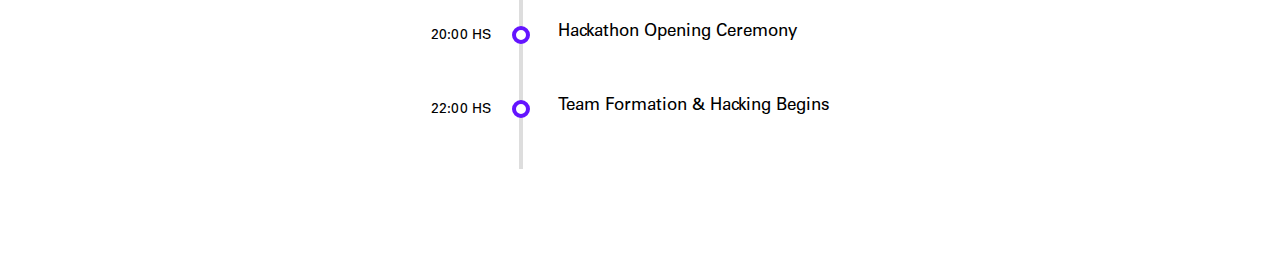
==== commit c548e300: "Update index.html" ====
--- a/schedule/index.html
+++ b/schedule/index.html
@@ -71,7 +71,8 @@
             <li><a class="menu-text" href="../#sponsors">SPONSORS</a></li>
             <li><a class="menu-text" href="../#venue">VENUE</a></li>
             <li><a class="menu-text">SCHEDULE</a></li>
-            <!-- <li><a class="menu-text" href="../#faq">FAQ</a></li> -->
+            <li><a class="menu-text" href="https://ethbuenosaires.devpost.com">DEVPOST</a></li>
+            <li><a class="menu-text" href="https://ethbuenosaires.com/live">LIVESTREAM</a></li>
           </ul>
           <ul class="side-nav" id="mobile-nav">
             <li><a class="sidenav-close close-link" href="../#!">X</a></li>
@@ -80,7 +81,8 @@
             <li class="valign-wrapper"><a class="menu-text sidenav-close" href="../#sponsors">SPONSORS</a></li>
             <li class="valign-wrapper"><a class="menu-text sidenav-close" href="../#venue">VENUE</a></li>
             <li class="valign-wrapper"><a class="menu-text sidenav-close">SCHEDULE</a></li>
-            <!-- <li class="valign-wrapper"><a class="menu-text sidenav-close" href="../#faq">FAQ</a></li> -->
+            <li class="valign-wrapper"><a class="menu-text sidenav-close" href="https://ethbuenosaires.devpost.com">DEVPOST</a></li>
+            <li class="valign-wrapper"><a class="menu-text sidenav-close" href="https://ethbuenosaires.com/live">LIVESTREAM</a></li>
           </ul>
         </div>
       </nav>
@@ -138,7 +140,7 @@
             </div>
             <div class="body">
               <p>Intro to Solidity & Smart Contracts</p>
-              <p class="subtitle">TBD</p>
+              <p class="subtitle">Dan Nolan</p>
             </div>
           </div>
           <div class="entry">
@@ -156,7 +158,7 @@
             </div>
             <div class="body">
               <p>Intro to dApp Development</p>
-              <p class="subtitle">TBD</p>
+              <p class="subtitle">Yondon Fu</p>
             </div>
           </div>
           <div class="entry">
@@ -190,8 +192,8 @@
               <h3>11:40 HS</h3>
             </div>
             <div class="body">
-              <p>Hydro Protocol - Exchange the world with Decentralized Exchange </p>
-              <p class="subtitle">Bowen Wang</p>
+              <p>Hydro Protocol - Exchange the world with Decentralized Exchange</p>
+              <p class="subtitle">Josh Rio</p>
             </div>
           </div>
           <div class="entry">
@@ -199,7 +201,7 @@
               <h3>12:10 HS</h3>
             </div>
             <div class="body">
-              <p>Boosting Blockchain Together</p>
+              <p>RCN: bridging different projects in Solidity</p>
               <p class="subtitle">Agustin Aguilar</p>
             </div>
           </div>
@@ -267,15 +269,6 @@
           <div class="entry">
             <div class="title">
               <h3>16:40 HS</h3>
-            </div>
-            <div class="body">
-              <p>TBD</p>
-              <p class="subtitle">TBD</p>
-            </div>
-          </div>
-          <div class="entry">
-            <div class="title">
-              <h3>17:05 HS</h3>
             </div>
             <div class="body">
               <p>State Channels</p>
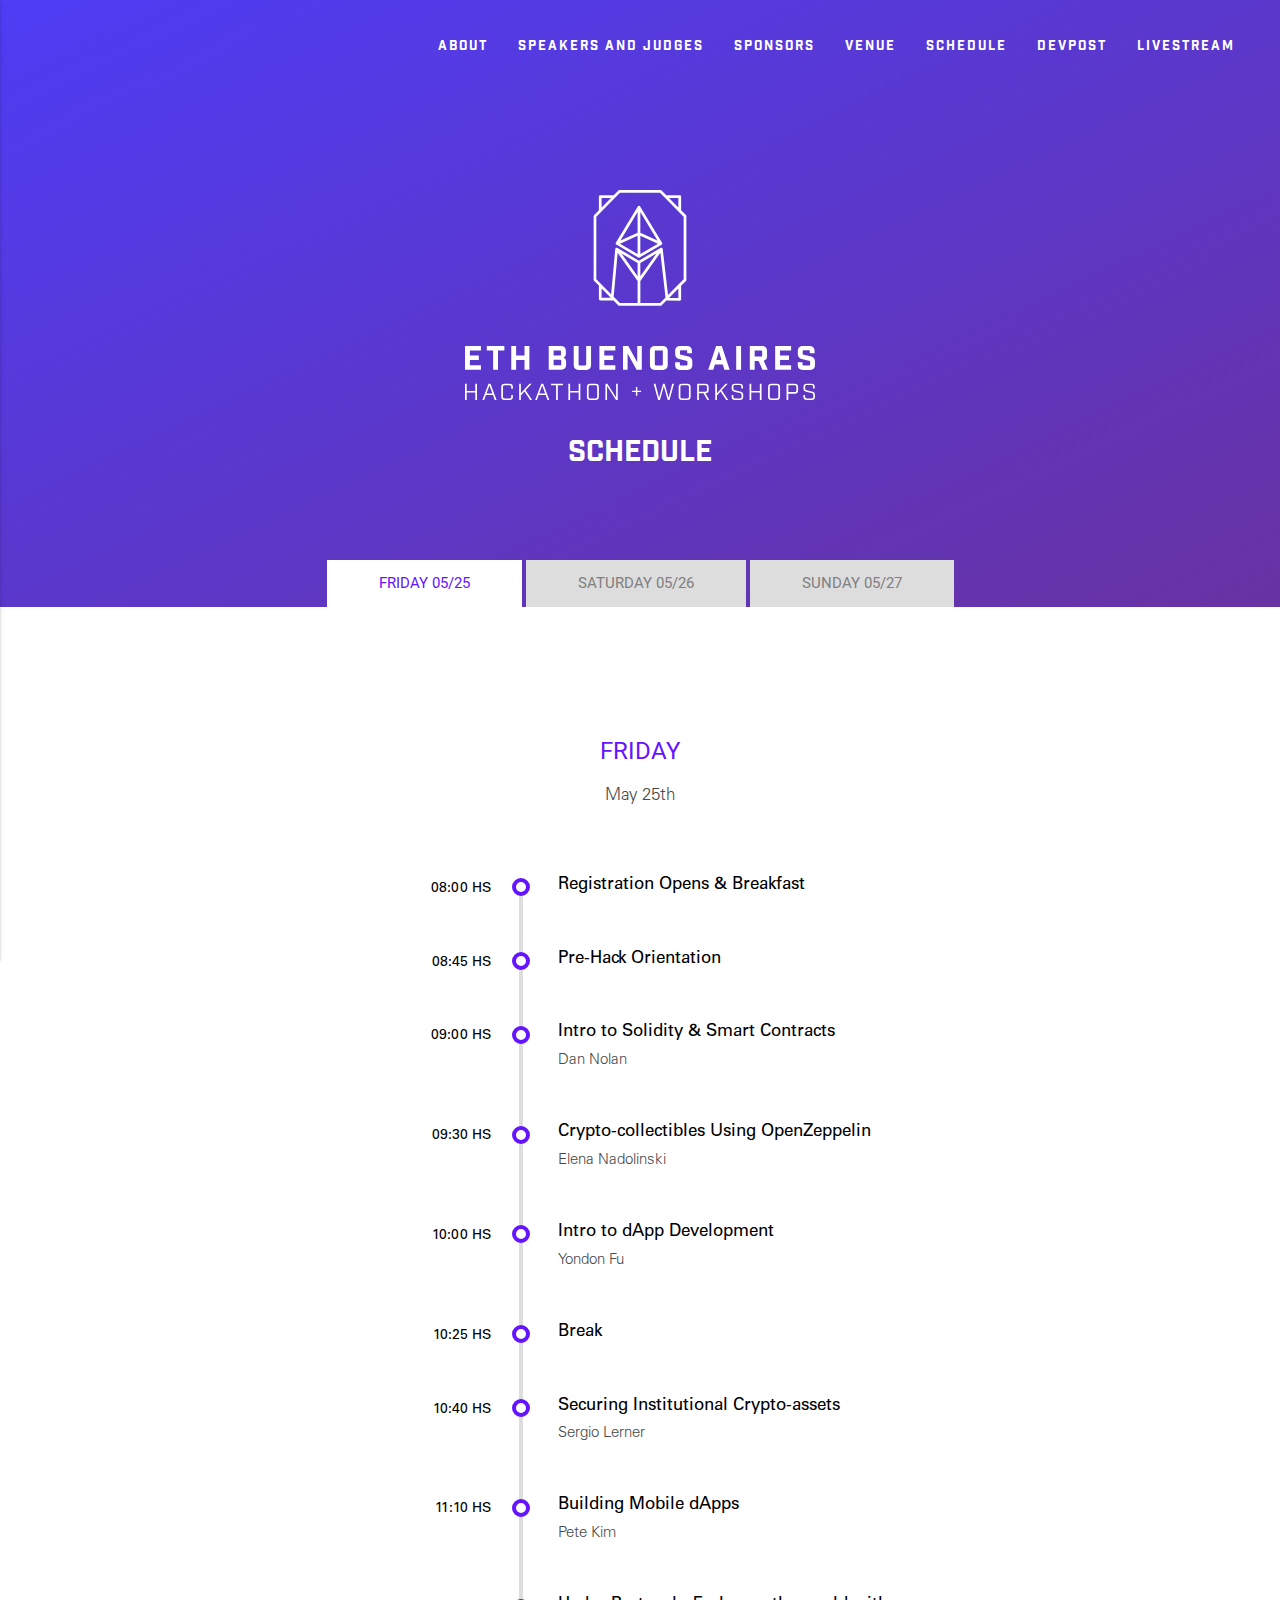
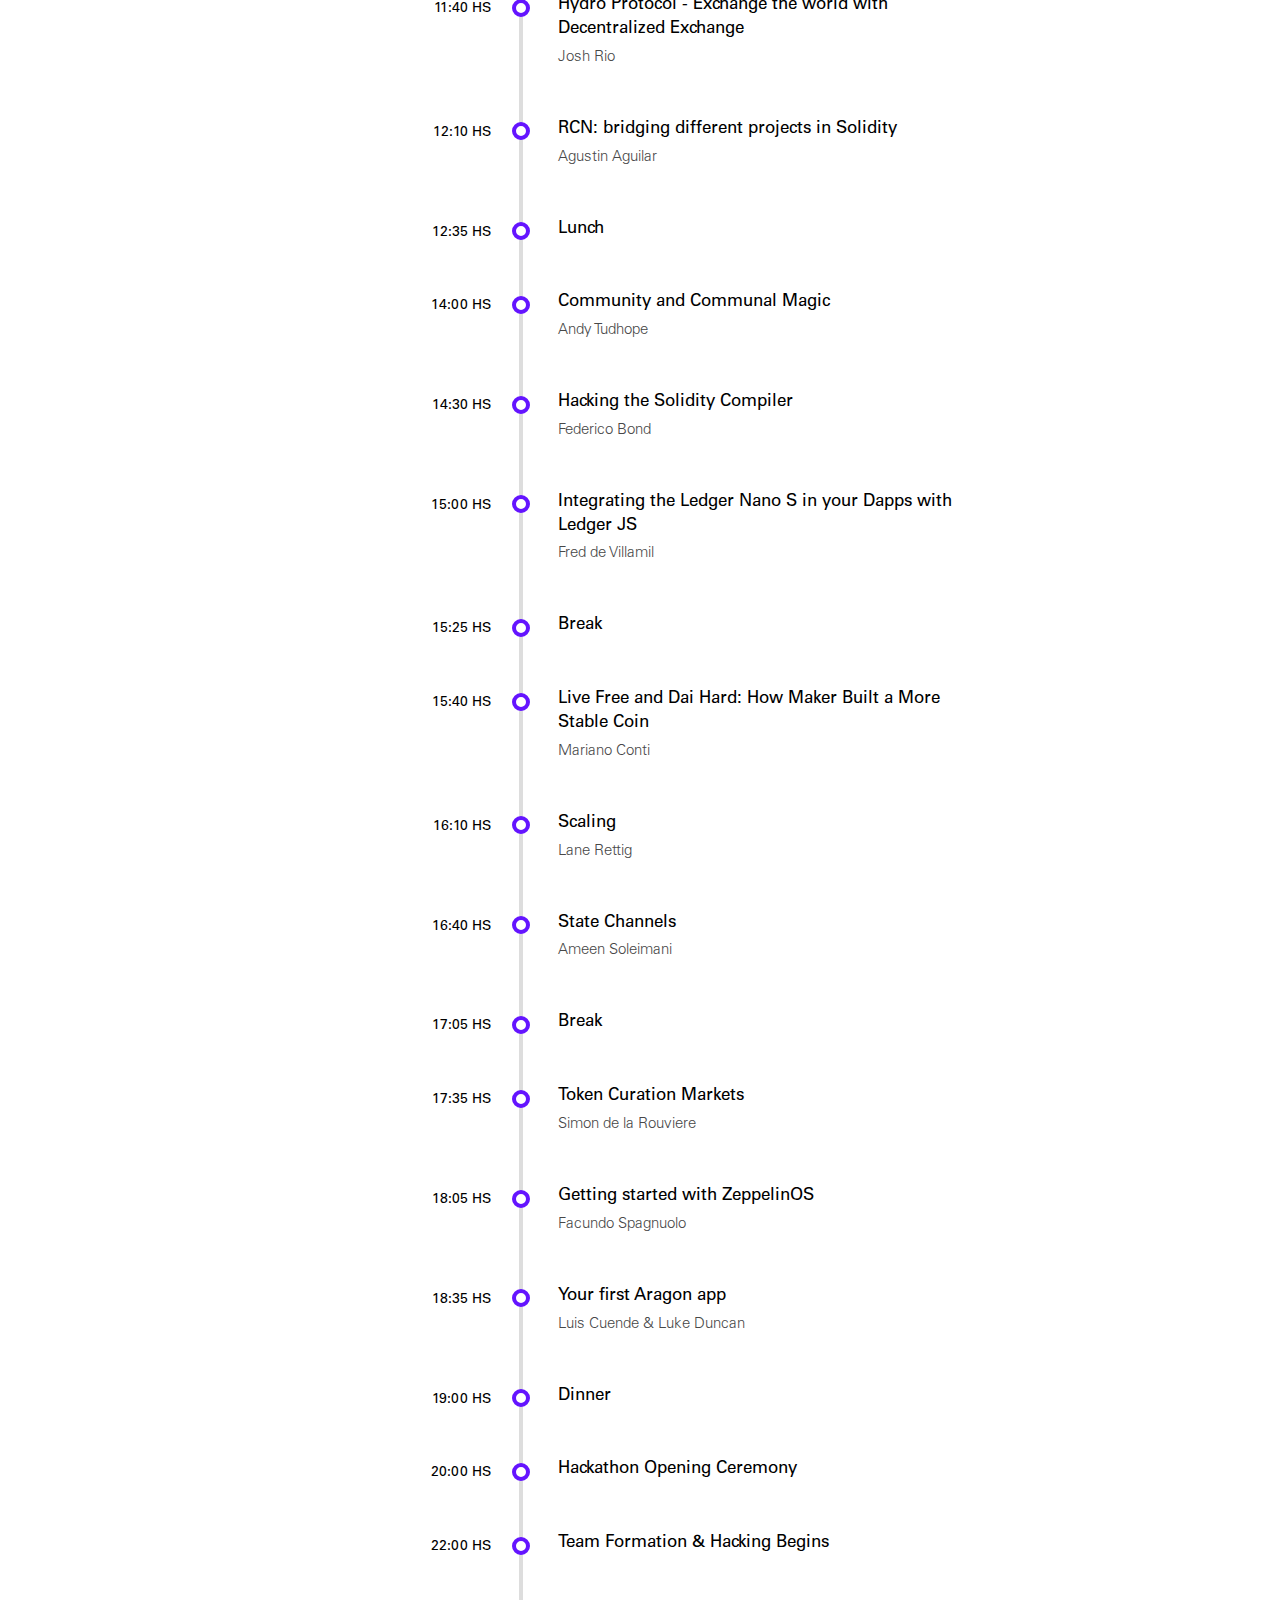
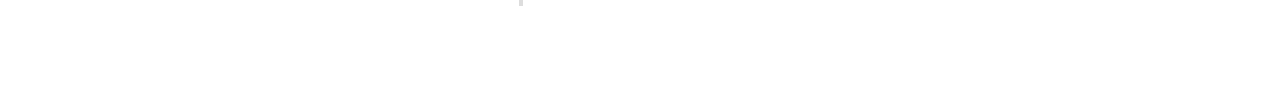
==== commit e197085b: "Update index.html" ====
--- a/schedule/index.html
+++ b/schedule/index.html
@@ -277,6 +277,14 @@
           </div>
           <div class="entry">
             <div class="title">
+              <h3>17:05 HS</h3>
+            </div>
+            <div class="body">
+              <p>Break</p>
+            </div>
+          </div>
+          <div class="entry">
+            <div class="title">
               <h3>17:35 HS</h3>
             </div>
             <div class="body">
@@ -348,7 +356,7 @@
             </div>
             <div class="body">
               <p>Panel: Token Design & Distribution</p>
-              <p class="subtitle">TBD</p>
+              <p class="subtitle">Michael Zargham, Raffi Sapire </br>Franco Zeoli</br>Moderator: Wendy Xiao Schadeck</p>
             </div>
           </div>
           <div class="entry">
@@ -365,7 +373,7 @@
             </div>
             <div class="body">
               <p>Panel: Self regulation</p>
-              <p class="subtitle">TBD</p>
+              <p class="subtitle">Demian Brener</br>Maria Vidal</br>Moderator: Evan Van Ness</p>
             </div>
           </div>
            <div class="entry">
--- a/css/style.css
+++ b/css/style.css
@@ -37,7 +37,7 @@
   text-align: center;
 }
 section#home {
-    padding: 50px;
+    padding: 15px;
 }
 button {
   outline: none;
@@ -152,7 +152,7 @@
 /*HOME*/
 #principal {
   background: linear-gradient(to bottom right, #4E3DF5 , #6832A2);
-  height: 80vh;
+  height: auto;
   color: white;
   padding: 0;
   margin: 0;
@@ -213,7 +213,7 @@
   line-height: 20px;
 }
 
-.speakers-subtitle {
+.speakers-subtitle, .subtitle {
   margin-top: 5px;
   font-family: 'Univers-Light';
   color: #484848;
@@ -310,6 +310,10 @@
   width: 28%;
   margin-top: 26px;
 }
+#sponsor-consensys img {
+  width: 54%;
+  margin-top: 25px;
+}
 #sponsor-acamica img {
   width: 50%;
   margin-top: 30px; 
@@ -325,6 +329,10 @@
 #sponsor-zk img {
   width: 24%;
   margin-top: 10px;
+}
+#sponsor-coefficient img {
+  width: 52%;
+  margin-top: 5px;
 }
 #sponsor-ledger img {
   width: 47%;
